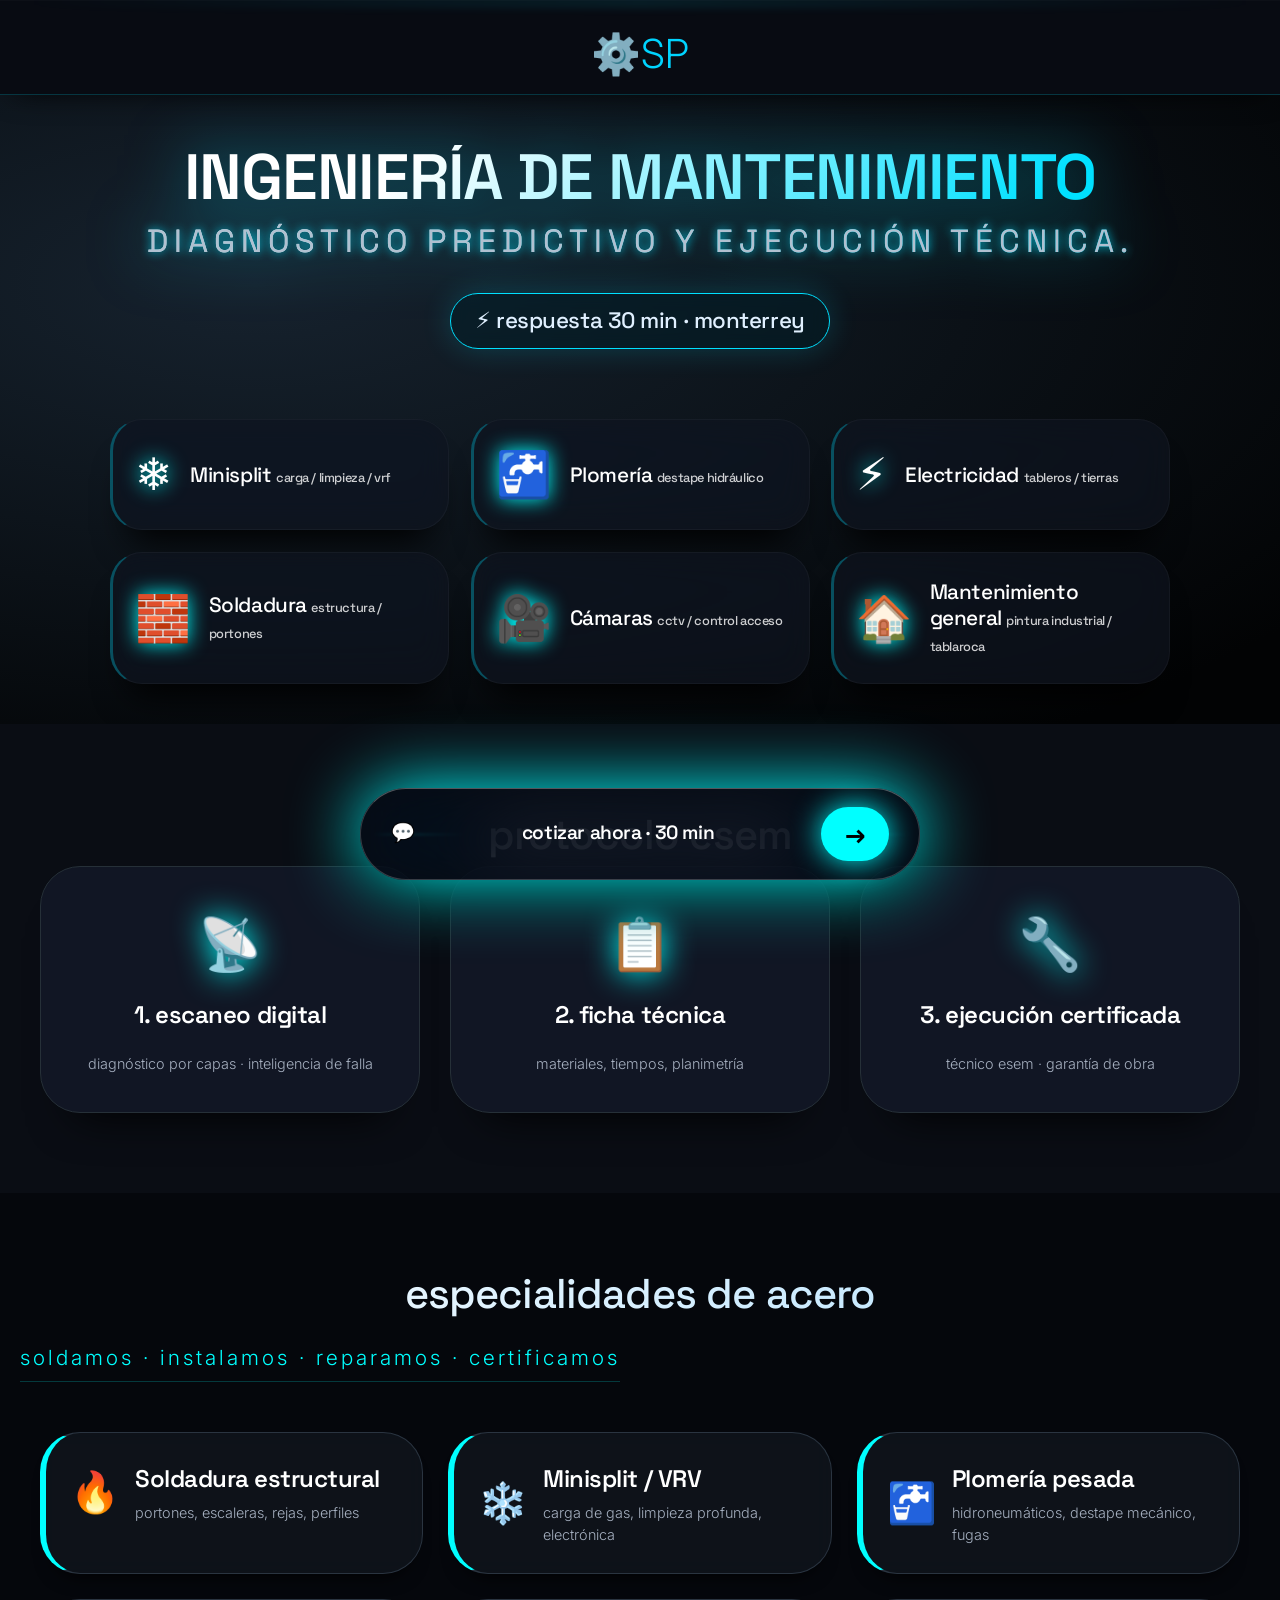
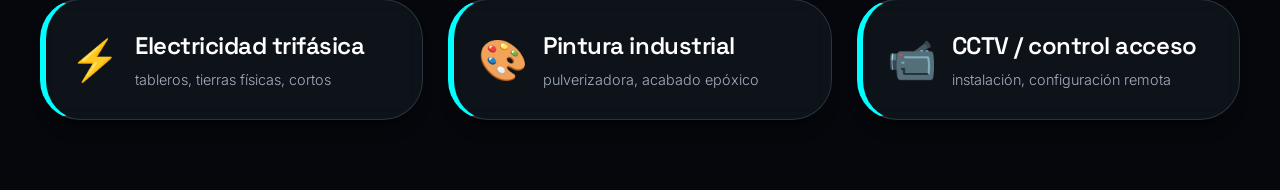
==== index.html @ 8f19a925 "Update index.html" ====
<!DOCTYPE html>
<html lang="es">
<head>
  <meta charset="UTF-8">
  <meta name="viewport" content="width=device-width, initial-scale=1.0, maximum-scale=1.0, user-scalable=yes">
  <title>Multiservicios SP · ingeniería de mantenimiento</title>
  <link rel="preconnect" href="https://fonts.googleapis.com">
  <link rel="preconnect" href="https://fonts.gstatic.com" crossorigin>
  <link href="https://fonts.googleapis.com/css2?family=Inter:opsz,wght@14..32,300;14..32,500;14..32,700&family=Space+Grotesk:wght@400;500;600&display=swap" rel="stylesheet">
  <link rel="stylesheet" href="https://cdnjs.cloudflare.com/ajax/libs/font-awesome/6.4.0/css/all.min.css">
  <style>
    * {
      margin: 0;
      padding: 0;
      box-sizing: border-box;
    }

    :root {
      --black-hole: #030405;
      --steel-abs: #12141c;
      --steel-dark: #1c1f2c;
      --steel-mid: #2b3040;
      --cyan-exothermic: #00e0ff;
      --cyan-deep: #0077be;
      --cyan-glow: 0 0 20px rgba(0, 224, 255, 0.65);
      --glass-edge: rgba(255, 255, 255, 0.04);
      --text-primary: #f0f3f8;
      --text-secondary: #a6b0c0;
      --whatsapp-solid: #25d366;
      --whatsapp-dim: #128c7e;
      --panel-bg: rgba(6, 8, 14, 0.85);
      --scanner-line: rgba(0, 224, 255, 0.25);
      --font-display: 'Space Grotesk', 'Inter', system-ui, sans-serif;
      --font-body: 'Inter', 'Segoe UI', sans-serif;
    }

    body {
      background: var(--black-hole);
      color: var(--text-primary);
      font-family: var(--font-body);
      font-weight: 300;
      line-height: 1.5;
      overflow-x: hidden;
    }

    h1, h2, h3, .hero p, .service-btn, .modal-title, .trust-title, .section-title, .protocol-step h3, .sticky-cta {
      font-family: var(--font-display);
      font-weight: 500;
      letter-spacing: -0.02em;
    }

    body::after {
      content: '';
      position: fixed;
      top: 0;
      left: 0;
      width: 100%;
      height: 4px;
      background: linear-gradient(90deg, transparent, var(--cyan-exothermic), transparent);
      filter: blur(6px);
      opacity: 0.3;
      z-index: 9999;
      animation: scanMotion 8s ease-in-out infinite;
      pointer-events: none;
    }

    @keyframes scanMotion {
      0% { top: -10px; opacity: 0.1; }
      10% { top: 10%; opacity: 0.4; }
      20% { top: 30%; opacity: 0.4; }
      30% { top: 50%; opacity: 0.6; }
      40% { top: 70%; opacity: 0.4; }
      50% { top: 90%; opacity: 0.3; }
      60% { top: 70%; opacity: 0.2; }
      70% { top: 50%; opacity: 0.3; }
      80% { top: 30%; opacity: 0.2; }
      90% { top: 10%; opacity: 0.2; }
      100% { top: -10px; opacity: 0.1; }
    }

    .header {
      padding: 24px 20px 10px;
      text-align: center;
      background: #080b12;
      border-bottom: 1px solid rgba(0, 224, 255, 0.2);
      box-shadow: 0 10px 30px -15px #000, inset 0 1px 0 rgba(255,255,255,0.02);
      position: relative;
      z-index: 5;
    }

    .logo {
      width: 150px;
      height: auto;
      filter: drop-shadow(0 0 18px var(--cyan-exothermic)) brightness(1.4) contrast(1.1);
      transition: filter 0.4s, transform 0.2s;
    }

    .logo:hover {
      filter: drop-shadow(0 0 32px #fff) drop-shadow(0 0 20px var(--cyan-exothermic)) brightness(1.6);
      transform: scale(1.02);
    }

    .hero {
      padding: 50px 20px 40px;
      text-align: center;
      background: radial-gradient(ellipse at 20% 30%, #16222e, #020304 90%);
      position: relative;
      isolation: isolate;
    }

    .hero h1 {
      font-size: clamp(2.4rem, 10vw, 4rem);
      font-weight: 600;
      line-height: 1.0;
      text-transform: uppercase;
      color: #ffffff;
      text-wrap: balance;
      background: linear-gradient(135deg, #fff 30%, var(--cyan-exothermic) 80%);
      -webkit-background-clip: text;
      -webkit-text-fill-color: transparent;
      background-clip: text;
      filter: drop-shadow(0 0 30px rgba(0,224,255,0.5));
    }

    .hero h1 span {
      display: block;
      font-size: 0.5em;
      font-weight: 400;
      letter-spacing: 6px;
      color: var(--text-secondary);
      background: none;
      -webkit-text-fill-color: #b0c0d0;
      text-shadow: 0 0 10px var(--cyan-exothermic);
      margin-top: 16px;
    }

    .hero p {
      font-size: 1.4rem;
      margin: 36px 0 20px;
      display: inline-flex;
      align-items: center;
      gap: 10px;
      background: rgba(0,30,40,0.5);
      padding: 10px 24px;
      border-radius: 60px;
      border: 1px solid var(--cyan-exothermic);
      box-shadow: 0 0 30px rgba(0,224,255,0.2);
      backdrop-filter: blur(8px);
      color: #e0f0ff;
    }

    .services-grid {
      display: grid;
      grid-template-columns: repeat(auto-fit, minmax(280px, 1fr));
      gap: 22px;
      max-width: 1100px;
      margin: 50px auto 0;
      padding: 0 20px;
    }

    .service-btn {
      background: rgba(16, 20, 30, 0.7);
      backdrop-filter: blur(16px) saturate(200%);
      -webkit-backdrop-filter: blur(16px) saturate(200%);
      border: 1px solid var(--glass-edge);
      border-left: 3px solid rgba(0,224,255,0.3);
      padding: 26px 22px;
      border-radius: 32px;
      color: white;
      font-size: 1.3rem;
      font-weight: 500;
      cursor: pointer;
      transition: all 0.35s cubic-bezier(0.22, 0.97, 0.3, 1.1);
      position: relative;
      overflow: hidden;
      text-align: left;
      display: flex;
      align-items: center;
      gap: 18px;
      box-shadow: 0 30px 35px -20px #000, 0 0 0 1px rgba(0,224,255,0) inset;
      transform: perspective(800px) rotateX(0deg) rotateY(0deg) scale(1);
      z-index: 2;
    }

    .service-btn::before {
      content: '';
      position: absolute;
      top: 0;
      left: -150%;
      width: 100%;
      height: 100%;
      background: linear-gradient(90deg, transparent, rgba(255,255,255,0.06), transparent);
      transform: skewX(-20deg);
      transition: left 0.6s;
      pointer-events: none;
    }

    .service-btn:hover::before {
      left: 150%;
    }

    .service-btn::after {
      content: '';
      position: absolute;
      bottom: 0;
      left: 0;
      width: 100%;
      height: 2px;
      background: linear-gradient(90deg, transparent, var(--cyan-exothermic), transparent);
      filter: blur(4px);
      opacity: 0;
      transition: opacity 0.3s;
    }

    .service-btn:hover::after {
      opacity: 0.8;
      animation: scanPulse 2s infinite;
    }

    @keyframes scanPulse {
      0% { opacity: 0.4; bottom: 0; }
      50% { opacity: 1; bottom: 5px; }
      100% { opacity: 0.4; bottom: 0; }
    }

    .service-btn:hover {
      transform: perspective(800px) rotateX(1.5deg) rotateY(-0.8deg) scale(1.03) translateY(-6px);
      border-left: 3px solid var(--cyan-exothermic);
      box-shadow: 0 30px 40px -15px black, 0 0 40px var(--cyan-exothermic);
      background: rgba(28, 34, 48, 0.9);
    }

    .service-icon {
      font-size: 2.8rem;
      filter: drop-shadow(0 0 10px cyan);
    }

    .service-btn small {
      font-size: 0.8rem;
      opacity: 0.8;
    }

    .services-detail {
      padding: 70px 20px;
      background: #05070c;
    }
    
    .section-title {
      font-size: 2.6rem;
      text-align: center;
      background: linear-gradient(135deg, #fff, #b0e0ff);
      -webkit-background-clip: text;
      -webkit-text-fill-color: transparent;
      margin-bottom: 1rem;
    }
    
    .section-subtitle {
      text-align: center;
      color: cyan;
      font-size: 1.3rem;
      letter-spacing: 3px;
      margin-bottom: 50px;
      border-bottom: 1px solid rgba(0,255,255,0.2);
      display: inline-block;
      padding-bottom: 8px;
      width: auto;
      margin-left: auto;
      margin-right: auto;
    }

    .services-list {
      max-width: 1200px;
      margin: 0 auto;
      display: grid;
      grid-template-columns: repeat(auto-fit, minmax(300px, 1fr));
      gap: 25px;
    }

    .service-card {
      background: rgba(20,28,36,0.6);
      backdrop-filter: blur(10px);
      border: 1px solid #2a3440;
      border-left: 6px solid cyan;
      border-radius: 40px;
      padding: 0;
      transition: all 0.3s ease;
      box-shadow: 0 15px 20px -15px #000;
      overflow: hidden;
      cursor: pointer;
    }
    
    .service-card.expanded {
      background: rgba(25, 35, 45, 0.9);
      border-left: 8px solid var(--cyan-exothermic);
      box-shadow: 0 0 40px rgba(0,224,255,0.2);
    }

    .card-header {
      padding: 28px 24px;
      display: flex;
      align-items: center;
      gap: 15px;
    }
    
    .card-header .service-item-icon {
      font-size: 2.5rem;
      min-width: 50px;
      text-align: center;
    }
    
    .card-header h3 {
      font-size: 1.5rem;
      font-weight: 600;
      color: white;
    }
    
    .card-header p {
      color: #a6b0c0;
      font-size: 0.9rem;
      margin-top: 5px;
    }

    .technical-layer {
      max-height: 0;
      opacity: 0;
      overflow: hidden;
      transition: max-height 0.5s cubic-bezier(0.4, 0, 0.2, 1), opacity 0.3s ease, padding 0.3s;
      padding: 0 24px;
      background: rgba(0,0,0,0.2);
    }
    
    .service-card.expanded .technical-layer {
      max-height: 300px;
      opacity: 1;
      padding: 0 24px 24px 24px;
    }

    .subservice-chip {
      background: rgba(0,224,255,0.08);
      border: 1px solid rgba(0,224,255,0.2);
      border-radius: 40px;
      padding: 0.5rem 1.2rem;
      font-size: 0.9rem;
      color: #cce0ff;
      transition: 0.15s;
      display: inline-block;
      margin-right: 8px;
      margin-bottom: 8px;
    }
    
    .subservice-chip:hover {
      background: rgba(0,224,255,0.15);
      border-color: var(--cyan-exothermic);
      color: white;
    }

    .card-cta {
      background: transparent;
      border: 1px solid var(--cyan-exothermic);
      color: var(--cyan-exothermic);
      padding: 12px 20px;
      border-radius: 40px;
      font-weight: 600;
      font-size: 1rem;
      transition: all 0.2s;
      cursor: pointer;
      display: inline-flex;
      align-items: center;
      gap: 10px;
      margin-top: 15px;
      width: 100%;
      justify-content: center;
    }
    
    .card-cta:hover {
      background: var(--cyan-exothermic);
      color: #050505;
      box-shadow: 0 0 30px var(--cyan-exothermic);
    }

    .trust-section {
      padding: 80px 20px;
      background: #0a0d14;
      position: relative;
    }

    .trust-title {
      font-size: 2.6rem;
      font-weight: 550;
      display: flex;
      align-items: center;
      justify-content: center;
      gap: 24px;
      color: white;
    }
    .trust-title:before, .trust-title:after {
      content: '';
      height: 3px;
      width: 90px;
      background: linear-gradient(90deg, transparent, cyan, transparent);
      filter: blur(1px);
    }

    .protocol-grid {
      display: flex;
      flex-wrap: wrap;
      justify-content: center;
      gap: 30px;
      max-width: 1200px;
      margin: 0 auto;
    }
    .protocol-step {
      background: #111624;
      border: 1px solid #263038;
      border-radius: 40px;
      padding: 38px 28px;
      flex: 1 1 260px;
      backdrop-filter: blur(10px);
      transition: 0.3s;
      box-shadow: 0 35px 45px -35px black, 0 0 0 1px rgba(0,224,255,0) inset;
      position: relative;
      text-align: center;
    }
    .protocol-step:hover {
      border-color: cyan;
      box-shadow: 0 0 50px rgba(0,224,255,0.2), 0 25px 30px -20px black;
      transform: translateY(-8px);
    }
    .step-icon { font-size: 3.2rem; filter: drop-shadow(0 0 16px cyan); }

    .modal-overlay {
      display: none;
      position: fixed;
      inset: 0;
      background: rgba(0,0,0,0.85);
      backdrop-filter: blur(24px) saturate(250%);
      -webkit-backdrop-filter: blur(24px) saturate(250%);
      z-index: 3000;
      justify-content: center;
      align-items: center;
      padding: 16px;
    }

    .modal-content {
      background: rgba(8, 12, 22, 0.75);
      backdrop-filter: blur(30px);
      -webkit-backdrop-filter: blur(30px);
      border: 1px solid rgba(255,255,255,0.1);
      border-top: 1px solid rgba(255,255,255,0.2);
      border-radius: 48px;
      padding: 36px 32px;
      max-width: 640px;
      width: 100%;
      box-shadow: 0 0 100px rgba(0,224,255,0.3), 0 30px 50px #000;
      animation: sapphireRise 0.5s ease;
      position: relative;
    }

    @keyframes sapphireRise {
      0% { opacity: 0; transform: scale(0.96) translateY(20px); backdrop-filter: blur(0); }
      100% { opacity: 1; transform: scale(1) translateY(0); backdrop-filter: blur(30px); }
    }

    .close-modal {
      position: absolute;
      top: 28px; right: 32px;
      font-size: 2.4rem;
      color: #a0b0c0;
      cursor: pointer;
      transition: 0.2s;
      line-height: 1;
    }
    .close-modal:hover { color: white; text-shadow: 0 0 30px cyan; transform: rotate(90deg); }

    .modal-title {
      color: white;
      font-size: 2.2rem;
      font-weight: 500;
      display: flex;
      align-items: center;
      gap: 16px;
      border-bottom: 2px solid rgba(0,224,255,0.4);
      padding-bottom: 24px;
      margin-bottom: 24px;
      text-transform: uppercase;
      letter-spacing: -1px;
    }

    #modalIcon { font-size: 2.6rem; filter: drop-shadow(0 0 12px cyan); }

    .question-label {
      text-transform: uppercase;
      font-weight: 500;
      letter-spacing: 1px;
      color: #aaf0ff;
      border-left: 5px solid var(--cyan-exothermic);
      padding-left: 16px;
      margin-bottom: 16px;
    }

    .options-grid {
      display: grid;
      grid-template-columns: repeat(auto-fit, minmax(140px, 1fr));
      gap: 10px;
    }

    .option-btn {
      background: #1a1e2c;
      border: 1px solid #2f3a4a;
      border-radius: 40px;
      padding: 16px 12px;
      font-weight: 400;
      transition: all 0.15s;
      color: #d0e0f0;
      cursor: pointer;
      text-align: center;
    }
    .option-btn:hover {
      border-color: cyan;
      background: #1f2b3c;
      box-shadow: 0 0 22px cyan;
    }
    .option-btn.selected {
      background: cyan;
      color: #050505;
      font-weight: 600;
      box-shadow: 0 0 35px cyan;
      border-color: white;
    }

    .modal-nav {
      display: flex;
      justify-content: space-between;
      align-items: center;
      margin-top: 28px;
      gap: 10px;
    }

    .nav-btn {
      background: transparent;
      border: 1px solid rgba(255,255,255,0.2);
      color: white;
      padding: 12px 24px;
      border-radius: 40px;
      font-weight: 600;
      cursor: pointer;
      transition: all 0.2s;
      display: flex;
      align-items: center;
      gap: 8px;
    }
    .nav-btn:hover:not(:disabled) {
      border-color: var(--cyan-exothermic);
      box-shadow: 0 0 20px cyan;
    }
    .nav-btn:disabled {
      opacity: 0.3;
      cursor: not-allowed;
    }

    .whatsapp-btn {
      background: #1c2a28;
      border: 1px solid var(--whatsapp-solid);
      border-radius: 60px;
      padding: 16px 24px;
      font-size: 1.2rem;
      font-weight: 600;
      transition: 0.2s;
      box-shadow: 0 10px 25px -5px #000;
      cursor: pointer;
      color: white;
      width: 100%;
      margin-top: 20px;
    }
    .whatsapp-btn:not(:disabled) {
      background: linear-gradient(145deg, #075e54, #128c7e);
      box-shadow: 0 0 35px #25d366, 0 10px 20px black;
    }
    .whatsapp-btn:not(:disabled):hover { transform: scale(1.02); background: #1bbd7a; }
    .whatsapp-btn:disabled { opacity: 0.4; cursor: not-allowed; }

    .sticky-cta {
      position: fixed;
      bottom: 20px;
      left: 20px;
      right: 20px;
      max-width: 560px;
      margin: 0 auto;
      background: rgba(6, 12, 20, 0.7);
      backdrop-filter: blur(35px) saturate(300%);
      -webkit-backdrop-filter: blur(35px);
      border: 1px solid rgba(255,255,255,0.2);
      border-top: 1px solid rgba(255,255,255,0.3);
      border-radius: 80px;
      padding: 18px 30px;
      display: flex;
      align-items: center;
      justify-content: space-between;
      box-shadow: 0 0 70px cyan, 0 20px 40px black;
      z-index: 2000;
      color: white;
      font-size: 1.2rem;
      font-weight: 600;
      cursor: pointer;
      transition: 0.25s;
    }
    .sticky-cta:hover {
      border-color: white;
      box-shadow: 0 0 100px cyan, 0 25px 45px black;
      transform: scale(1.02);
    }
    .sticky-cta span:last-child {
      background: cyan;
      color: #000;
      padding: 8px 24px;
      border-radius: 60px;
      font-size: 1.6rem;
      font-weight: 700;
      box-shadow: 0 0 30px cyan;
    }

    @media (max-width: 600px) {
      .modal-content { padding: 26px 18px; }
      .options-grid { grid-template-columns: 1fr; }
      .sticky-cta { padding: 12px 18px; }
      .sticky-cta span:last-child { padding: 5px 16px; }
      .service-card .card-header { flex-direction: column; text-align: center; }
    }
  </style>
</head>
<body>
  <header class="header">
    <img src="https://raw.githubusercontent.com/jesusvilla091921-create/multiservicios-sp/main/logo.png" alt="Multiservicios SP" class="logo" onerror="this.style.display='none'; this.nextElementSibling.style.display='inline';" />
    <span style="display:none; font-size:2.5rem; color:#00d4ff;">⚙️SP</span>
  </header>

  <section class="hero">
    <h1>INGENIERÍA DE MANTENIMIENTO<br><span>Diagnóstico predictivo y ejecución técnica.</span></h1>
    <p>⚡ respuesta 30 min · monterrey</p>
    <div class="services-grid">
      <button class="service-btn" onclick="openModal('minisplit')"><span class="service-icon">❄️</span><div>Minisplit <small>carga / limpieza / vrf</small></div></button>
      <button class="service-btn" onclick="openModal('plomeria')"><span class="service-icon">🚰</span><div>Plomería <small>destape hidráulico</small></div></button>
      <button class="service-btn" onclick="openModal('electricidad')"><span class="service-icon">⚡</span><div>Electricidad <small>tableros / tierras</small></div></button>
      <button class="service-btn" onclick="openModal('soldadura')"><span class="service-icon">🧱</span><div>Soldadura <small>estructura / portones</small></div></button>
      <button class="service-btn" onclick="openModal('camaras')"><span class="service-icon">🎥</span><div>Cámaras <small>cctv / control acceso</small></div></button>
      <button class="service-btn" onclick="openModal('general')"><span class="service-icon">🏠</span><div>Mantenimiento general <small>pintura industrial / tablaroca</small></div></button>
    </div>
  </section>

  <section class="trust-section">
    <h2 class="trust-title">protocolo esem</h2>
    <div class="protocol-grid">
      <div class="protocol-step service-card" id="protocol1" onclick="toggleCard('protocol1')">
        <div class="card-header" style="padding:0; flex-direction:column;">
          <span class="step-icon">📡</span>
          <h3>1. escaneo digital</h3>
          <p>diagnóstico por capas · inteligencia de falla</p>
        </div>
        <div class="technical-layer" onclick="event.stopPropagation()">
          <div style="padding:15px 0;">
            <p class="text-sp-gray">Análisis con termografía, ultrasonido y vibraciones. Detección de fallas incipientes.</p>
            <button class="card-cta" onclick="openModal('general'); event.stopPropagation();">
              <i class="fa-regular fa-clipboard"></i> SOLICITAR ESCANEO
            </button>
          </div>
        </div>
      </div>
      
      <div class="protocol-step service-card" id="protocol2" onclick="toggleCard('protocol2')">
        <div class="card-header" style="padding:0; flex-direction:column;">
          <span class="step-icon">📋</span>
          <h3>2. ficha técnica</h3>
          <p>materiales, tiempos, planimetría</p>
        </div>
        <div class="technical-layer" onclick="event.stopPropagation()">
          <div style="padding:15px 0;">
            <p class="text-sp-gray">Documento con alcance, especificaciones, normas aplicables y cronograma.</p>
            <button class="card-cta" onclick="openModal('general'); event.stopPropagation();">
              <i class="fa-regular fa-file-lines"></i> VER FORMATO
            </button>
          </div>
        </div>
      </div>
      
      <div class="protocol-step service-card" id="protocol3" onclick="toggleCard('protocol3')">
        <div class="card-header" style="padding:0; flex-direction:column;">
          <span class="step-icon">🔧</span>
          <h3>3. ejecución certificada</h3>
          <p>técnico esem · garantía de obra</p>
        </div>
        <div class="technical-layer" onclick="event.stopPropagation()">
          <div style="padding:15px 0;">
            <p class="text-sp-gray">Personal con certificación ESEM. Garantía de 12 meses en todos los trabajos.</p>
            <button class="card-cta" onclick="openModal('general'); event.stopPropagation();">
              <i class="fa-regular fa-certificate"></i> VER CERTIFICACIONES
            </button>
          </div>
        </div>
      </div>
    </div>
  </section>

  <section class="services-detail">
    <h2 class="section-title">especialidades de acero</h2>
    <div class="section-subtitle">soldamos · instalamos · reparamos · certificamos</div>
    
    <div class="services-list">
      <div class="service-card" id="card-soldadura" onclick="toggleCard('card-soldadura')">
        <div class="card-header">
          <span class="service-item-icon">🔥</span>
          <div>
            <h3>Soldadura estructural</h3>
            <p>portones, escaleras, rejas, perfiles</p>
          </div>
        </div>
        <div class="technical-layer" onclick="event.stopPropagation()">
          <div>
            <span class="subservice-chip">TIG / MIG</span>
            <span class="subservice-chip">Acero inoxidable</span>
            <span class="subservice-chip">Herrería residencial</span>
            <button class="card-cta" onclick="openModal('soldadura'); event.stopPropagation();">
              <i class="fa-regular fa-clipboard"></i> COTIZAR SOLDADURA
            </button>
          </div>
        </div>
      </div>

      <div class="service-card" id="card-minisplit" onclick="toggleCard('card-minisplit')">
        <div class="card-header">
          <span class="service-item-icon">❄️</span>
          <div>
            <h3>Minisplit / VRV</h3>
            <p>carga de gas, limpieza profunda, electrónica</p>
          </div>
        </div>
        <div class="technical-layer" onclick="event.stopPropagation()">
          <div>
            <span class="subservice-chip">R410A / R32</span>
            <span class="subservice-chip">Lavado químico</span>
            <span class="subservice-chip">Reparación de tarjetas</span>
            <button class="card-cta" onclick="openModal('minisplit'); event.stopPropagation();">
              <i class="fa-regular fa-snowflake"></i> DIAGNOSTICAR CLIMA
            </button>
          </div>
        </div>
      </div>

      <div class="service-card" id="card-plomeria" onclick="toggleCard('card-plomeria')">
        <div class="card-header">
          <span class="service-item-icon">🚰</span>
          <div>
            <h3>Plomería pesada</h3>
            <p>hidroneumáticos, destape mecánico, fugas</p>
          </div>
        </div>
        <div class="technical-layer" onclick="event.stopPropagation()">
          <div>
            <span class="subservice-chip">Destape con máquina</span>
            <span class="subservice-chip">Fugas ocultas</span>
            <span class="subservice-chip">Bombas hidroneumáticas</span>
            <button class="card-cta" onclick="openModal('plomeria'); event.stopPropagation();">
              <i class="fa-regular fa-faucet-drip"></i> REVISAR PLOMERÍA
            </button>
          </div>
        </div>
      </div>

      <div class="service-card" id="card-electrica" onclick="toggleCard('card-electrica')">
        <div class="card-header">
          <span class="service-item-icon">⚡</span>
          <div>
            <h3>Electricidad trifásica</h3>
            <p>tableros, tierras físicas, cortos</p>
          </div>
        </div>
        <div class="technical-layer" onclick="event.stopPropagation()">
          <div>
            <span class="subservice-chip">Tableros generales</span>
            <span class="subservice-chip">Tierras físicas</span>
            <span class="subservice-chip">Análisis termográfico</span>
            <button class="card-cta" onclick="openModal('electricidad'); event.stopPropagation();">
              <i class="fa-regular fa-bolt"></i> DIAGNOSTICAR ELECTRICIDAD
            </button>
          </div>
        </div>
      </div>

      <div class="service-card" id="card-pintura" onclick="toggleCard('card-pintura')">
        <div class="card-header">
          <span class="service-item-icon">🎨</span>
          <div>
            <h3>Pintura industrial</h3>
            <p>pulverizadora, acabado epóxico</p>
          </div>
        </div>
        <div class="technical-layer" onclick="event.stopPropagation()">
          <div>
            <span class="subservice-chip">Airless</span>
            <span class="subservice-chip">Epóxico / Esmalte</span>
            <span class="subservice-chip">Texturizados</span>
            <button class="card-cta" onclick="openModal('general'); event.stopPropagation();">
              <i class="fa-regular fa-paint-roller"></i> COTIZAR PINTURA
            </button>
          </div>
        </div>
      </div>

      <div class="service-card" id="card-cctv" onclick="toggleCard('card-cctv')">
        <div class="card-header">
          <span class="service-item-icon">📹</span>
          <div>
            <h3>CCTV / control acceso</h3>
            <p>instalación, configuración remota</p>
          </div>
        </div>
        <div class="technical-layer" onclick="event.stopPropagation()">
          <div>
            <span class="subservice-chip">Cámaras IP</span>
            <span class="subservice-chip">NVR / DVR</span>
            <span class="subservice-chip">Control de acceso</span>
            <button class="card-cta" onclick="openModal('camaras'); event.stopPropagation();">
              <i class="fa-regular fa-video"></i> INSTALAR CCTV
            </button>
          </div>
        </div>
      </div>
    </div>
  </section>

  <div id="diagnosticModal" class="modal-overlay" onclick="closeModal(event)">
    <div class="modal-content" onclick="event.stopPropagation()">
      <span class="close-modal" onclick="closeModal()">&times;</span>
      <h2 class="modal-title"><span id="modalIcon">🔧</span><span id="modalServiceName">servicio</span></h2>
      
      <div id="questionsContainer"></div>
      
      <div class="modal-nav">
        <button class="nav-btn" id="prevBtn" onclick="previousStep()" disabled>
          <i class="fas fa-arrow-left"></i> Anterior
        </button>
        <div class="text-cyan-400 font-bold" id="stepIndicator">Paso 1 / 7</div>
        <button class="nav-btn" id="nextBtn" onclick="nextStep()">
          Siguiente <i class="fas fa-arrow-right"></i>
        </button>
      </div>
      
      <button class="whatsapp-btn" id="whatsappBtn" onclick="sendToWhatsApp()" disabled style="display: none;">
        <span>📱</span><span>enviar ficha técnica a WhatsApp</span>
      </button>
    </div>
  </div>

  <div class="sticky-cta" onclick="openModal('general')">
    <span>💬</span>
    <span>cotizar ahora · 30 min</span>
    <span>→</span>
  </div>

  <script>
    const APPS_SCRIPT_URL = 'https://script.google.com/macros/s/AKfycbw3gsVoIssTXIRKqAlEjwY_HkHuBXH-j1RtmFUo8WHnY_9PdNeenYHMpvcjYtaNw-_9/exec'; // ← REEMPLAZAR con tu URL de Apps Script
    
    const serviceConfig = {
      minisplit: { name: "minisplit · climatización", icon: "❄️", questions: [
        { id: "p1", label: "síntoma principal", options: ["no enfría", "ruido anómalo", "gotea agua", "no enciende", "hielo en tubería", "mantenimiento preventivo"] },
        { id: "p2", label: "ubicación del equipo", options: ["casa", "oficina", "local comercial", "industria"] },
        { id: "p3", label: "urgencia", options: ["hoy (emergencia)", "mañana", "esta semana", "programar"] },
        { id: "p4", label: "cantidad de equipos", options: ["1", "2", "3-5", "+5"] }
      ]},
      plomeria: { name: "plomería / destape", icon: "🚰", questions: [
        { id: "p1", label: "problema", options: ["caño tapado", "fuga de agua", "wc tapado", "grifo gotea", "tubería rota"] },
        { id: "p2", label: "zona afectada", options: ["cocina", "baño", "patio", "exterior"] },
        { id: "p3", label: "urgencia", options: ["inundación", "hoy", "mañana", "esta semana"] }
      ]},
      electricidad: { name: "electricidad crítica", icon: "⚡", questions: [
        { id: "p1", label: "falla reportada", options: ["corto / plafones", "apagones constantes", "sin luz parcial", "instalación nueva", "tablero principal"] },
        { id: "p2", label: "tipo de inmueble", options: ["casa", "local", "bodega", "oficina"] },
        { id: "p3", label: "urgencia", options: ["sin luz ahora", "hoy", "mañana", "cotizar"] }
      ]},
      soldadura: { name: "soldadura / herrería", icon: "🧱", questions: [
        { id: "p1", label: "trabajo requerido", options: ["reparar portón", "portón nuevo", "escalera", "estructura", "rejas"] },
        { id: "p2", label: "material", options: ["hierro", "acero al carbón", "aluminio", "mixto"] },
        { id: "p3", label: "entrega", options: ["urgente (seguridad)", "2-3 días", "semana", "proyecto"] }
      ]},
      camaras: { name: "cámaras / cctv", icon: "🎥", questions: [
        { id: "p1", label: "servicio", options: ["instalación nueva", "reparar equipo", "agregar cámara", "configurar app"] },
        { id: "p2", label: "cantidad de cámaras", options: ["1-2", "3-4", "5-8", "+8"] },
        { id: "p3", label: "lugar", options: ["casa", "negocio", "bodega", "residencial"] }
      ]},
      general: { name: "mantenimiento general", icon: "🏠", questions: [
        { id: "p1", label: "rubro", options: ["pintura industrial", "tablaroca", "impermeabilizar", "tinaco/bomba", "varios"] },
        { id: "p2", label: "magnitud", options: ["1 día", "2-3 días", "semana+", "recurrente"] },
        { id: "p3", label: "inmueble", options: ["casa", "departamento", "negocio", "bodega"] },
        { id: "p4", label: "prioridad", options: ["hoy", "esta semana", "cotización"] }
      ]}
    };

    let currentService = null;
    let answers = {};
    let currentStep = 0;
    let totalSteps = 0;
    let clientData = {
      nombre: '',
      telefono: '',
      direccion: '',
      whatsapp: ''
    };

    function toggleCard(id) {
      const card = document.getElementById(id);
      if (card) {
        card.classList.toggle('expanded');
      }
    }

    function openModal(key) {
      currentService = key;
      answers = {};
      clientData = { nombre: '', telefono: '', direccion: '', whatsapp: '' };
      currentStep = 0;
      
      const cfg = serviceConfig[key];
      totalSteps = cfg.questions.length + 3; // 4 preguntas + 3 datos cliente = 7
      
      document.getElementById('modalIcon').innerText = cfg.icon;
      document.getElementById('modalServiceName').innerText = cfg.name;
      document.getElementById('stepIndicator').innerText = `Paso 1 / ${totalSteps}`;
      
      renderStep();
      
      document.getElementById('diagnosticModal').style.display = 'flex';
      document.body.style.overflow = 'hidden';
    }

    function renderStep() {
      const cfg = serviceConfig[currentService];
      const container = document.getElementById('questionsContainer');
      const whatsappBtn = document.getElementById('whatsappBtn');
      const modalNav = document.querySelector('.modal-nav');
      
      // Ocultar WhatsApp por defecto
      whatsappBtn.style.display = 'none';
      modalNav.style.display = 'flex';
      
      if (currentStep < cfg.questions.length) {
        // Paso de pregunta
        const question = cfg.questions[currentStep];
        let html = `
          <div class="question-block">
            <label class="question-label">${currentStep + 1}. ${question.label}</label>
            <div class="options-grid" id="q-${question.id}">
        `;
        
        question.options.forEach(opt => {
          const isSelected = answers[question.id] === opt;
          html += `<button class="option-btn ${isSelected ? 'selected' : ''}" onclick="selectOption('${question.id}', '${opt}', this)">${opt}</button>`;
        });
        
        html += `</div></div>`;
        container.innerHTML = html;
        
      } else if (currentStep < cfg.questions.length + 3) {
        // Pasos de datos del cliente (3 pasos)
        const dataStep = currentStep - cfg.questions.length;
        let html = '';
        
        if (dataStep === 0) {
          html = `
            <div class="question-block">
              <label class="question-label">${currentStep + 1}. Nombre completo</label>
              <input type="text" id="clientNombre" placeholder="Ej: Juan Pérez" class="input-field w-full p-4 rounded-full text-base" value="${clientData.nombre}">
            </div>`;
        } else if (dataStep === 1) {
          html = `
            <div class="question-block">
              <label class="question-label">${currentStep + 1}. Teléfono de contacto</label>
              <input type="tel" id="clientTelefono" placeholder="Ej: 8112345678" class="input-field w-full p-4 rounded-full text-base" value="${clientData.telefono}">
            </div>`;
        } else if (dataStep === 2) {
          html = `
            <div class="question-block">
              <label class="question-label">${currentStep + 1}. Dirección</label>
              <input type="text" id="clientDireccion" placeholder="Ej: Calle, colonia, ciudad" class="input-field w-full p-4 rounded-full text-base" value="${clientData.direccion}">
              <p class="text-xs text-cyan-400/70 mt-2">Opcional pero recomendado</p>
            </div>`;
        }
        
        container.innerHTML = html;
        
        // Restaurar valores si existen
        setTimeout(() => {
          if (dataStep === 0 && clientData.nombre) document.getElementById('clientNombre').value = clientData.nombre;
          if (dataStep === 1 && clientData.telefono) document.getElementById('clientTelefono').value = clientData.telefono;
          if (dataStep === 2 && clientData.direccion) document.getElementById('clientDireccion').value = clientData.direccion;
        }, 50);
        
      } else {
        // Resumen final
        showSummary();
      }
      
      updateNavButtons();
      document.getElementById('stepIndicator').innerText = `Paso ${currentStep + 1} / ${totalSteps}`;
    }

    function selectOption(qId, val, btn) {
      document.querySelectorAll(`#q-${qId} .option-btn`).forEach(b => b.classList.remove('selected'));
      btn.classList.add('selected');
      answers[qId] = val;
      updateNavButtons();
    }

    function nextStep() {
      const cfg = serviceConfig[currentService];
      
      if (currentStep < cfg.questions.length) {
        // Validar pregunta actual
        const question = cfg.questions[currentStep];
        if (!answers[question.id]) {
          alert('Por favor selecciona una opción antes de continuar.');
          return;
        }
      } else if (currentStep < cfg.questions.length + 3) {
        // Validar datos del cliente
        const dataStep = currentStep - cfg.questions.length;
        
        if (dataStep === 0) {
          const nombre = document.getElementById('clientNombre')?.value.trim();
          if (!nombre) {
            alert('El nombre es obligatorio');
            return;
          }
          clientData.nombre = nombre;
        } else if (dataStep === 1) {
          const telefono = document.getElementById('clientTelefono')?.value.trim();
          clientData.telefono = telefono; // opcional
        } else if (dataStep === 2) {
          const direccion = document.getElementById('clientDireccion')?.value.trim();
          clientData.direccion = direccion; // opcional
        }
      }
      
      if (currentStep < totalSteps - 1) {
        currentStep++;
        renderStep();
      } else {
        showSummary();
      }
    }

    function previousStep() {
      if (currentStep > 0) {
        // Guardar datos del cliente antes de retroceder
        if (currentStep >= serviceConfig[currentService].questions.length) {
          const dataStep = currentStep - serviceConfig[currentService].questions.length;
          if (dataStep === 0 && document.getElementById('clientNombre')) {
            clientData.nombre = document.getElementById('clientNombre').value;
          } else if (dataStep === 1 && document.getElementById('clientTelefono')) {
            clientData.telefono = document.getElementById('clientTelefono').value;
          } else if (dataStep === 2 && document.getElementById('clientDireccion')) {
            clientData.direccion = document.getElementById('clientDireccion').value;
          }
        }
        
        currentStep--;
        renderStep();
      }
    }

    function showSummary() {
      const cfg = serviceConfig[currentService];
      
      let summaryHtml = '<div class="question-block"><h3 class="text-xl text-white mb-4">📋 Resumen de tu solicitud</h3><div class="space-y-2 bg-black/30 p-4 rounded-2xl">';
      
      // Datos del cliente
      summaryHtml += `<div class="border-b border-cyan-500/20 pb-2 mb-2">
        <p class="text-cyan-400 font-bold">👤 DATOS DEL CLIENTE</p>
        <p class="text-white">${clientData.nombre || 'No proporcionado'}</p>
        ${clientData.telefono ? `<p class="text-sm text-gray-400">📞 ${clientData.telefono}</p>` : ''}
        ${clientData.direccion ? `<p class="text-sm text-gray-400">📍 ${clientData.direccion}</p>` : ''}
      </div>`;
      
      // Diagnóstico
      summaryHtml += `<p class="text-cyan-400 font-bold mb-2">🔧 DIAGNÓSTICO</p>`;
      cfg.questions.forEach(q => {
        summaryHtml += `<div class="flex justify-between border-b border-white/10 py-2">
          <span class="text-gray-400">${q.label}:</span>
          <span class="text-white font-bold">${answers[q.id] || '—'}</span>
        </div>`;
      });
      
      summaryHtml += '</div></div>';
      
      document.getElementById('questionsContainer').innerHTML = summaryHtml;
      document.querySelector('.modal-nav').style.display = 'none';
      
      const whatsappBtn = document.getElementById('whatsappBtn');
      whatsappBtn.style.display = 'flex';
      whatsappBtn.disabled = false;
      whatsappBtn.innerHTML = '<span>📱</span><span>enviar ficha técnica a WhatsApp</span>';
    }

    function updateNavButtons() {
      const prevBtn = document.getElementById('prevBtn');
      const nextBtn = document.getElementById('nextBtn');
      
      prevBtn.disabled = currentStep === 0;
      
      const cfg = serviceConfig[currentService];
      
      if (currentStep < cfg.questions.length) {
        // Paso de pregunta
        const question = cfg.questions[currentStep];
        const hasAnswer = answers[question.id] !== undefined;
        nextBtn.disabled = !hasAnswer;
        nextBtn.innerHTML = 'Siguiente <i class="fas fa-arrow-right"></i>';
      } else if (currentStep < cfg.questions.length + 3) {
        // Paso de datos
        nextBtn.disabled = false; // Habilitar siempre, la validación se hace en nextStep
        if (currentStep === totalSteps - 1) {
          nextBtn.innerHTML = 'Ver resumen <i class="fas fa-check"></i>';
        } else {
          nextBtn.innerHTML = 'Siguiente <i class="fas fa-arrow-right"></i>';
        }
      }
    }

    async function sendToWhatsApp() {
      const cfg = serviceConfig[currentService];
      const phone = '5218131031445'; // Número del técnico
      
      // Generar folio único
      const ahora = new Date();
      const year = ahora.getFullYear().toString().slice(-2);
      const month = (ahora.getMonth() + 1).toString().padStart(2, '0');
      const day = ahora.getDate().toString().padStart(2, '0');
      const random = Math.floor(Math.random() * 9000 + 1000);
      const folio = `COT-${year}${month}${day}-${random}`;
      
      // Construir objeto para enviar a Apps Script
      const datosParaCloud = {
        servicio: cfg.name,
        nombreCliente: clientData.nombre,
        telefono: clientData.telefono,
        direccion: clientData.direccion,
        whatsappCliente: clientData.whatsapp || clientData.telefono,
        respuestas: answers,
        folio: folio
      };
      
      // Agregar preguntas y respuestas individuales
      cfg.questions.forEach((q, index) => {
        datosParaCloud[`pregunta${index+1}`] = q.label;
        datosParaCloud[`respuesta${index+1}`] = answers[q.id] || '';
      });
      
      // Enviar a Google Sheets
      try {
        await fetch(APPS_SCRIPT_URL, {
          method: 'POST',
          mode: 'no-cors',
          headers: { 'Content-Type': 'application/json' },
          body: JSON.stringify(datosParaCloud)
        });
        console.log('✅ Datos guardados en la nube con folio:', folio);
      } catch (error) {
        console.error('Error al guardar en nube:', error);
      }
      
      // Construir ficha para WhatsApp
      let mensaje = `🔧 *NUEVA COTIZACIÓN - MULTISERVICIOS SP* 🔧\n\n`;
      mensaje += `📋 *FOLIO:* ${folio}\n`;
      mensaje += `👤 *CLIENTE:* ${clientData.nombre}\n`;
      if (clientData.telefono) mensaje += `📞 *TELÉFONO:* ${clientData.telefono}\n`;
      if (clientData.direccion) mensaje += `📍 *DIRECCIÓN:* ${clientData.direccion}\n`;
      mensaje += `🔨 *SERVICIO:* ${cfg.name}\n\n`;
      mensaje += `📊 *DIAGNÓSTICO:*\n`;
      
      cfg.questions.forEach(q => {
        mensaje += `• ${q.label}: *${answers[q.id] || '—'}*\n`;
      });
      
      mensaje += `\n⏱️ *FECHA:* ${ahora.toLocaleDateString('es-MX')}\n`;
      mensaje += `🕐 *HORA:* ${ahora.toLocaleTimeString('es-MX')}\n\n`;
      mensaje += `📌 *IMPORTANTE:* El técnico usará este folio (${folio}) para cargar tu cotización.\n`;
      mensaje += `_Espera nuestra comunicación._`;
      
      // Abrir WhatsApp
      const url = `https://wa.me/${phone}?text=${encodeURIComponent(mensaje)}`;
      window.open(url, '_blank');
      
      setTimeout(closeModal, 1000);
    }

    function closeModal(e) {
      if (e && e.target !== e.currentTarget) return;
      document.getElementById('diagnosticModal').style.display = 'none';
      document.body.style.overflow = 'auto';
      const modalNav = document.querySelector('.modal-nav');
      if (modalNav) modalNav.style.display = 'flex';
      document.getElementById('whatsappBtn').style.display = 'none';
    }

    document.addEventListener('keydown', (e) => { 
      if (e.key === 'Escape') closeModal(); 
    });
  </script>
</body>
</html>
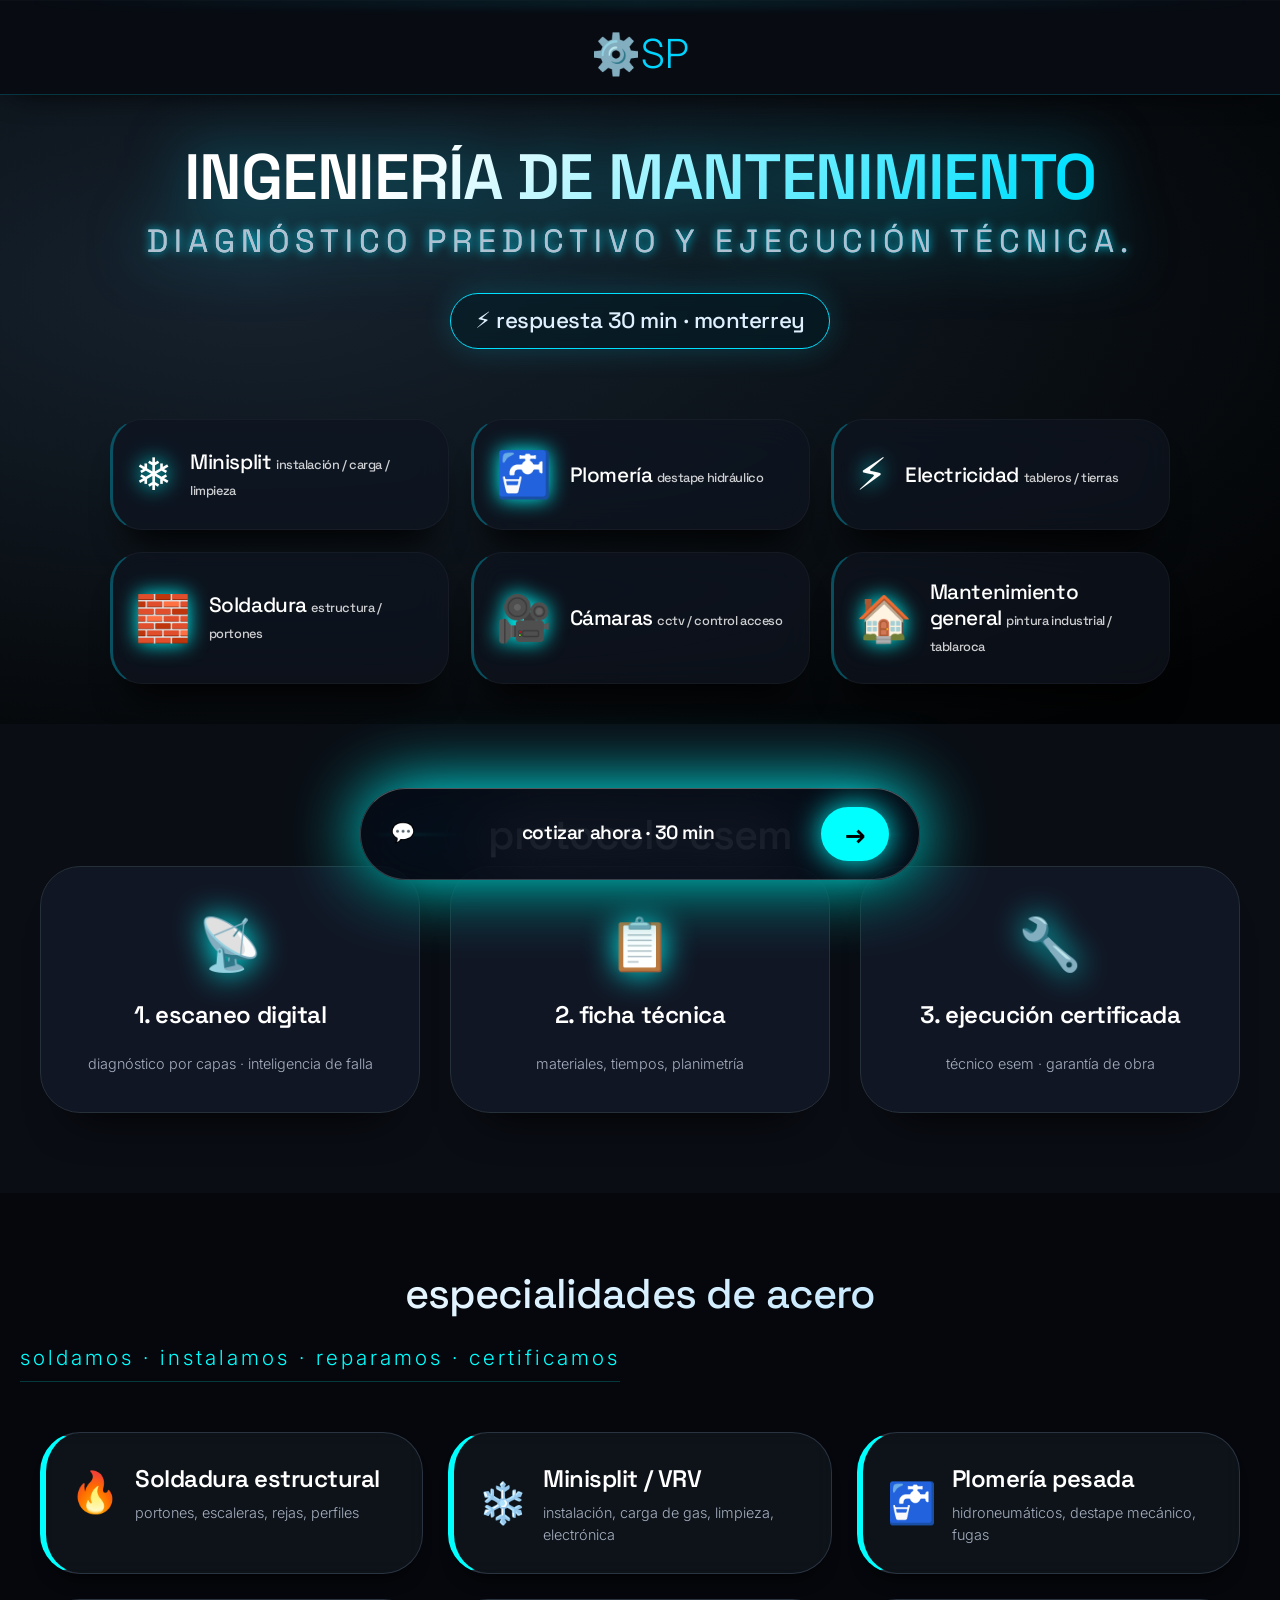
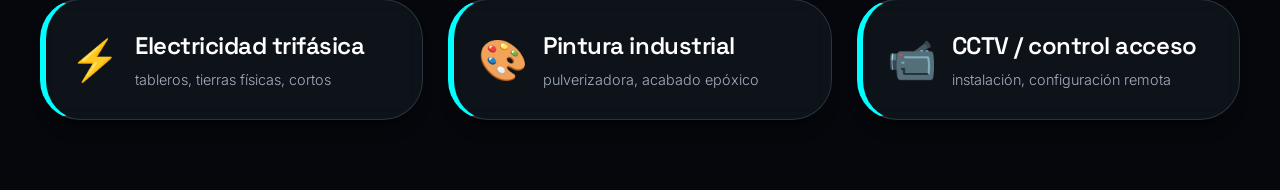
==== commit 7dfbc903: "Update index.html" ====
--- a/index.html
+++ b/index.html
@@ -638,7 +638,7 @@
     <h1>INGENIERÍA DE MANTENIMIENTO<br><span>Diagnóstico predictivo y ejecución técnica.</span></h1>
     <p>⚡ respuesta 30 min · monterrey</p>
     <div class="services-grid">
-      <button class="service-btn" onclick="openModal('minisplit')"><span class="service-icon">❄️</span><div>Minisplit <small>carga / limpieza / vrf</small></div></button>
+      <button class="service-btn" onclick="openModal('minisplit')"><span class="service-icon">❄️</span><div>Minisplit <small>instalación / carga / limpieza</small></div></button>
       <button class="service-btn" onclick="openModal('plomeria')"><span class="service-icon">🚰</span><div>Plomería <small>destape hidráulico</small></div></button>
       <button class="service-btn" onclick="openModal('electricidad')"><span class="service-icon">⚡</span><div>Electricidad <small>tableros / tierras</small></div></button>
       <button class="service-btn" onclick="openModal('soldadura')"><span class="service-icon">🧱</span><div>Soldadura <small>estructura / portones</small></div></button>
@@ -730,11 +730,12 @@
           <span class="service-item-icon">❄️</span>
           <div>
             <h3>Minisplit / VRV</h3>
-            <p>carga de gas, limpieza profunda, electrónica</p>
+            <p>instalación, carga de gas, limpieza, electrónica</p>
           </div>
         </div>
         <div class="technical-layer" onclick="event.stopPropagation()">
           <div>
+            <span class="subservice-chip">Instalación</span>
             <span class="subservice-chip">R410A / R32</span>
             <span class="subservice-chip">Lavado químico</span>
             <span class="subservice-chip">Reparación de tarjetas</span>
@@ -857,15 +858,19 @@
   </div>
 
   <script>
-    const APPS_SCRIPT_URL = 'https://script.google.com/macros/s/AKfycbw3gsVoIssTXIRKqAlEjwY_HkHuBXH-j1RtmFUo8WHnY_9PdNeenYHMpvcjYtaNw-_9/exec'; // ← REEMPLAZAR con tu URL de Apps Script
+    const APPS_SCRIPT_URL = 'https://script.google.com/macros/s/AKfycbxdvdyA4Wly7PBhJmG4HQaWJ8Fd_wXC7yzUBwj9-w8g16sXkFSRPm7-FhGVq-ld_UMc/exec';
     
     const serviceConfig = {
-      minisplit: { name: "minisplit · climatización", icon: "❄️", questions: [
-        { id: "p1", label: "síntoma principal", options: ["no enfría", "ruido anómalo", "gotea agua", "no enciende", "hielo en tubería", "mantenimiento preventivo"] },
-        { id: "p2", label: "ubicación del equipo", options: ["casa", "oficina", "local comercial", "industria"] },
-        { id: "p3", label: "urgencia", options: ["hoy (emergencia)", "mañana", "esta semana", "programar"] },
-        { id: "p4", label: "cantidad de equipos", options: ["1", "2", "3-5", "+5"] }
-      ]},
+      minisplit: { 
+        name: "minisplit · climatización", 
+        icon: "❄️", 
+        questions: [
+          { id: "p1", label: "¿Qué necesitas?", options: ["Instalación de minisplit", "Mantenimiento / Limpieza", "Reparación / Falla", "Carga de gas", "No enfría", "Ruido anómalo", "Gotea agua", "No enciende"] },
+          { id: "p2", label: "ubicación del equipo", options: ["casa", "oficina", "local comercial", "industria"] },
+          { id: "p3", label: "urgencia", options: ["hoy (emergencia)", "mañana", "esta semana", "programar"] },
+          { id: "p4", label: "cantidad de equipos", options: ["1", "2", "3-5", "+5"] }
+        ]
+      },
       plomeria: { name: "plomería / destape", icon: "🚰", questions: [
         { id: "p1", label: "problema", options: ["caño tapado", "fuga de agua", "wc tapado", "grifo gotea", "tubería rota"] },
         { id: "p2", label: "zona afectada", options: ["cocina", "baño", "patio", "exterior"] },
@@ -919,7 +924,7 @@
       currentStep = 0;
       
       const cfg = serviceConfig[key];
-      totalSteps = cfg.questions.length + 3; // 4 preguntas + 3 datos cliente = 7
+      totalSteps = cfg.questions.length + 3;
       
       document.getElementById('modalIcon').innerText = cfg.icon;
       document.getElementById('modalServiceName').innerText = cfg.name;
@@ -937,12 +942,10 @@
       const whatsappBtn = document.getElementById('whatsappBtn');
       const modalNav = document.querySelector('.modal-nav');
       
-      // Ocultar WhatsApp por defecto
       whatsappBtn.style.display = 'none';
       modalNav.style.display = 'flex';
       
       if (currentStep < cfg.questions.length) {
-        // Paso de pregunta
         const question = cfg.questions[currentStep];
         let html = `
           <div class="question-block">
@@ -959,7 +962,6 @@
         container.innerHTML = html;
         
       } else if (currentStep < cfg.questions.length + 3) {
-        // Pasos de datos del cliente (3 pasos)
         const dataStep = currentStep - cfg.questions.length;
         let html = '';
         
@@ -986,7 +988,6 @@
         
         container.innerHTML = html;
         
-        // Restaurar valores si existen
         setTimeout(() => {
           if (dataStep === 0 && clientData.nombre) document.getElementById('clientNombre').value = clientData.nombre;
           if (dataStep === 1 && clientData.telefono) document.getElementById('clientTelefono').value = clientData.telefono;
@@ -994,7 +995,6 @@
         }, 50);
         
       } else {
-        // Resumen final
         showSummary();
       }
       
@@ -1013,14 +1013,12 @@
       const cfg = serviceConfig[currentService];
       
       if (currentStep < cfg.questions.length) {
-        // Validar pregunta actual
         const question = cfg.questions[currentStep];
         if (!answers[question.id]) {
           alert('Por favor selecciona una opción antes de continuar.');
           return;
         }
       } else if (currentStep < cfg.questions.length + 3) {
-        // Validar datos del cliente
         const dataStep = currentStep - cfg.questions.length;
         
         if (dataStep === 0) {
@@ -1032,10 +1030,10 @@
           clientData.nombre = nombre;
         } else if (dataStep === 1) {
           const telefono = document.getElementById('clientTelefono')?.value.trim();
-          clientData.telefono = telefono; // opcional
+          clientData.telefono = telefono;
         } else if (dataStep === 2) {
           const direccion = document.getElementById('clientDireccion')?.value.trim();
-          clientData.direccion = direccion; // opcional
+          clientData.direccion = direccion;
         }
       }
       
@@ -1049,7 +1047,6 @@
 
     function previousStep() {
       if (currentStep > 0) {
-        // Guardar datos del cliente antes de retroceder
         if (currentStep >= serviceConfig[currentService].questions.length) {
           const dataStep = currentStep - serviceConfig[currentService].questions.length;
           if (dataStep === 0 && document.getElementById('clientNombre')) {
@@ -1071,7 +1068,6 @@
       
       let summaryHtml = '<div class="question-block"><h3 class="text-xl text-white mb-4">📋 Resumen de tu solicitud</h3><div class="space-y-2 bg-black/30 p-4 rounded-2xl">';
       
-      // Datos del cliente
       summaryHtml += `<div class="border-b border-cyan-500/20 pb-2 mb-2">
         <p class="text-cyan-400 font-bold">👤 DATOS DEL CLIENTE</p>
         <p class="text-white">${clientData.nombre || 'No proporcionado'}</p>
@@ -1079,7 +1075,6 @@
         ${clientData.direccion ? `<p class="text-sm text-gray-400">📍 ${clientData.direccion}</p>` : ''}
       </div>`;
       
-      // Diagnóstico
       summaryHtml += `<p class="text-cyan-400 font-bold mb-2">🔧 DIAGNÓSTICO</p>`;
       cfg.questions.forEach(q => {
         summaryHtml += `<div class="flex justify-between border-b border-white/10 py-2">
@@ -1108,14 +1103,12 @@
       const cfg = serviceConfig[currentService];
       
       if (currentStep < cfg.questions.length) {
-        // Paso de pregunta
         const question = cfg.questions[currentStep];
         const hasAnswer = answers[question.id] !== undefined;
         nextBtn.disabled = !hasAnswer;
         nextBtn.innerHTML = 'Siguiente <i class="fas fa-arrow-right"></i>';
       } else if (currentStep < cfg.questions.length + 3) {
-        // Paso de datos
-        nextBtn.disabled = false; // Habilitar siempre, la validación se hace en nextStep
+        nextBtn.disabled = false;
         if (currentStep === totalSteps - 1) {
           nextBtn.innerHTML = 'Ver resumen <i class="fas fa-check"></i>';
         } else {
@@ -1126,9 +1119,8 @@
 
     async function sendToWhatsApp() {
       const cfg = serviceConfig[currentService];
-      const phone = '5218131031445'; // Número del técnico
-      
-      // Generar folio único
+      const phone = '5218131031445';
+      
       const ahora = new Date();
       const year = ahora.getFullYear().toString().slice(-2);
       const month = (ahora.getMonth() + 1).toString().padStart(2, '0');
@@ -1136,7 +1128,6 @@
       const random = Math.floor(Math.random() * 9000 + 1000);
       const folio = `COT-${year}${month}${day}-${random}`;
       
-      // Construir objeto para enviar a Apps Script
       const datosParaCloud = {
         servicio: cfg.name,
         nombreCliente: clientData.nombre,
@@ -1147,13 +1138,11 @@
         folio: folio
       };
       
-      // Agregar preguntas y respuestas individuales
       cfg.questions.forEach((q, index) => {
         datosParaCloud[`pregunta${index+1}`] = q.label;
         datosParaCloud[`respuesta${index+1}`] = answers[q.id] || '';
       });
       
-      // Enviar a Google Sheets
       try {
         await fetch(APPS_SCRIPT_URL, {
           method: 'POST',
@@ -1166,7 +1155,6 @@
         console.error('Error al guardar en nube:', error);
       }
       
-      // Construir ficha para WhatsApp
       let mensaje = `🔧 *NUEVA COTIZACIÓN - MULTISERVICIOS SP* 🔧\n\n`;
       mensaje += `📋 *FOLIO:* ${folio}\n`;
       mensaje += `👤 *CLIENTE:* ${clientData.nombre}\n`;
@@ -1184,7 +1172,6 @@
       mensaje += `📌 *IMPORTANTE:* El técnico usará este folio (${folio}) para cargar tu cotización.\n`;
       mensaje += `_Espera nuestra comunicación._`;
       
-      // Abrir WhatsApp
       const url = `https://wa.me/${phone}?text=${encodeURIComponent(mensaje)}`;
       window.open(url, '_blank');
       
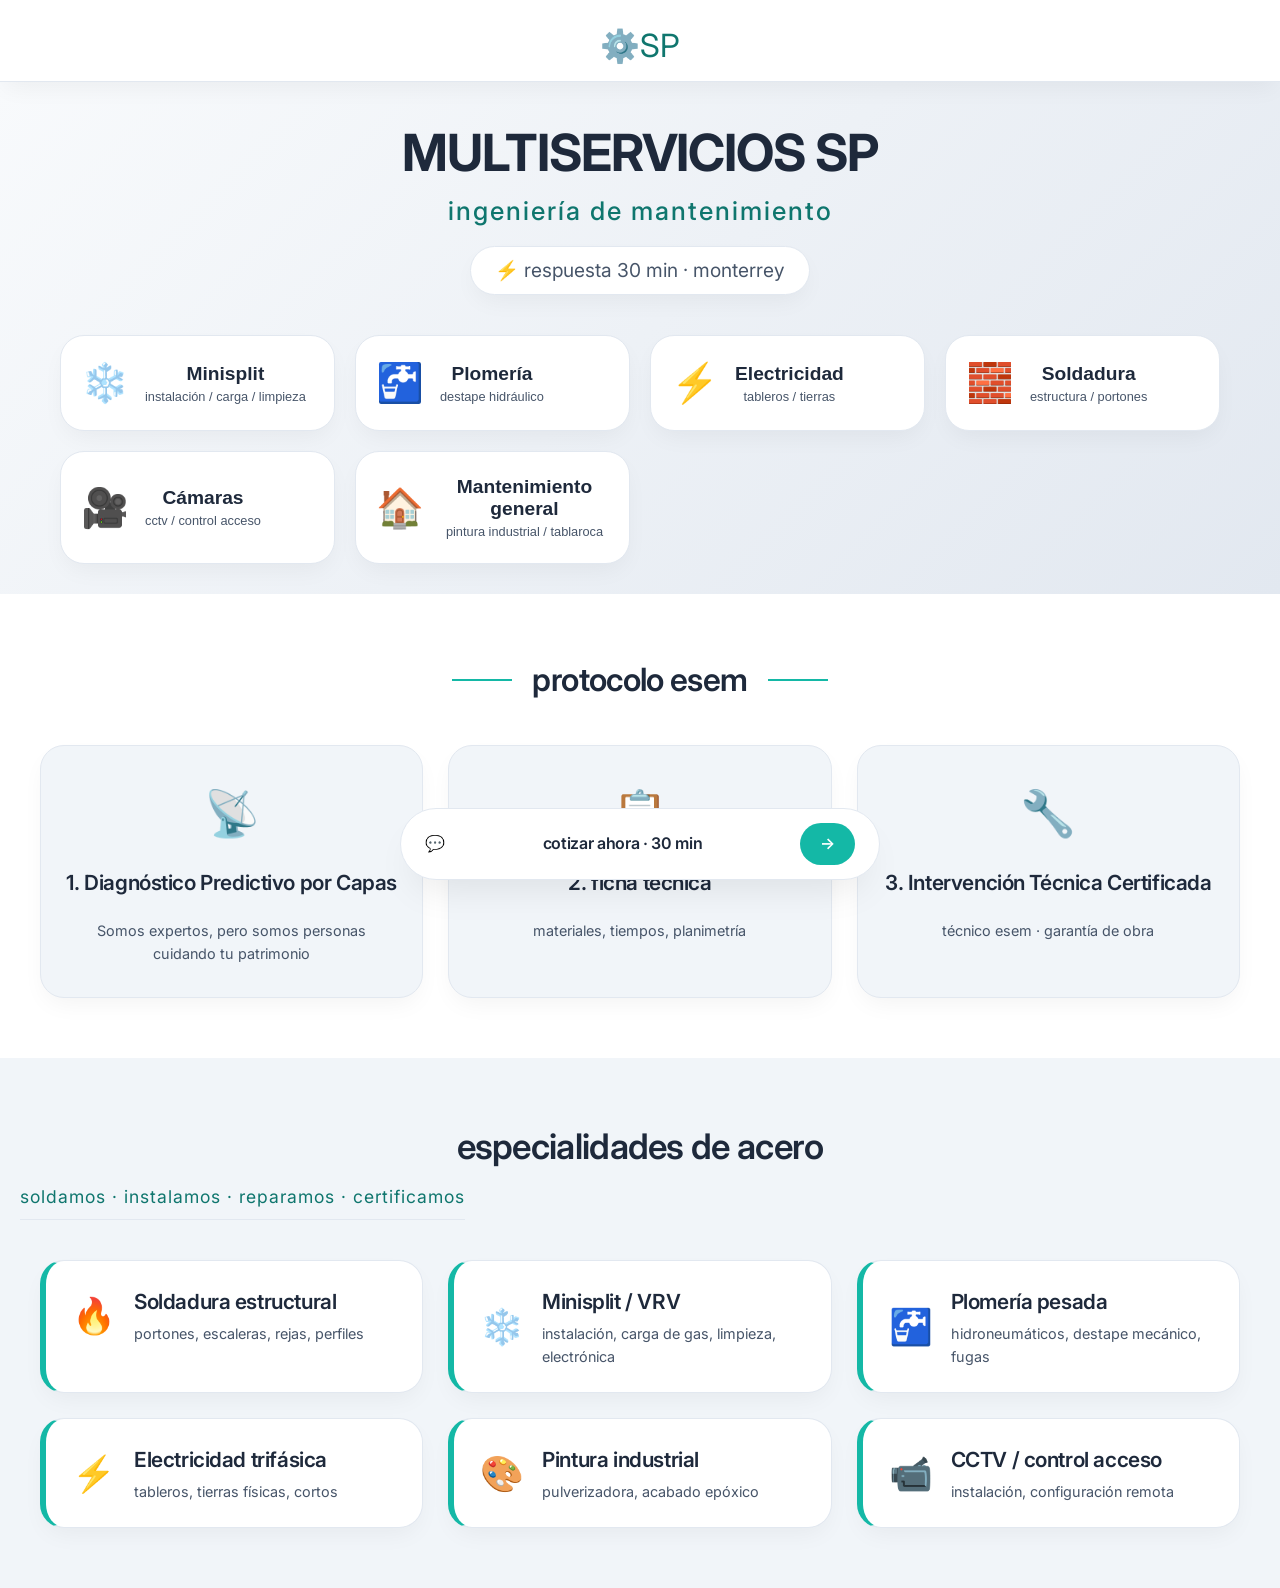
==== commit 89e629cf: "Rename index1.html to index.html" ====
--- a/index.html
+++ b/index.html
@@ -6,7 +6,7 @@
   <title>Multiservicios SP · ingeniería de mantenimiento</title>
   <link rel="preconnect" href="https://fonts.googleapis.com">
   <link rel="preconnect" href="https://fonts.gstatic.com" crossorigin>
-  <link href="https://fonts.googleapis.com/css2?family=Inter:opsz,wght@14..32,300;14..32,500;14..32,700&family=Space+Grotesk:wght@400;500;600&display=swap" rel="stylesheet">
+  <link href="https://fonts.googleapis.com/css2?family=Inter:opsz,wght@14..32,300;14..32,500;14..32,600;14..32,700&display=swap" rel="stylesheet">
   <link rel="stylesheet" href="https://cdnjs.cloudflare.com/ajax/libs/font-awesome/6.4.0/css/all.min.css">
   <style>
     * {
@@ -16,251 +16,153 @@
     }
 
     :root {
-      --black-hole: #030405;
-      --steel-abs: #12141c;
-      --steel-dark: #1c1f2c;
-      --steel-mid: #2b3040;
-      --cyan-exothermic: #00e0ff;
-      --cyan-deep: #0077be;
-      --cyan-glow: 0 0 20px rgba(0, 224, 255, 0.65);
-      --glass-edge: rgba(255, 255, 255, 0.04);
-      --text-primary: #f0f3f8;
-      --text-secondary: #a6b0c0;
-      --whatsapp-solid: #25d366;
-      --whatsapp-dim: #128c7e;
-      --panel-bg: rgba(6, 8, 14, 0.85);
-      --scanner-line: rgba(0, 224, 255, 0.25);
-      --font-display: 'Space Grotesk', 'Inter', system-ui, sans-serif;
+      --bg-primary: #f8fafc;
+      --bg-secondary: #f1f5f9;
+      --text-primary: #1e293b;
+      --text-secondary: #475569;
+      --accent-light: #0f766e;
+      --accent-dark: #115e59;
+      --accent-soft: #14b8a6;
+      --border-light: #e2e8f0;
+      --card-bg: #ffffff;
+      --shadow-sm: 0 10px 25px -5px rgba(0,0,0,0.05);
+      --shadow-md: 0 20px 40px -15px rgba(0,0,0,0.1);
+      --font-display: 'Inter', system-ui, sans-serif;
       --font-body: 'Inter', 'Segoe UI', sans-serif;
     }
 
     body {
-      background: var(--black-hole);
+      background: var(--bg-primary);
       color: var(--text-primary);
       font-family: var(--font-body);
-      font-weight: 300;
-      line-height: 1.5;
+      font-weight: 400;
+      line-height: 1.6;
       overflow-x: hidden;
     }
 
-    h1, h2, h3, .hero p, .service-btn, .modal-title, .trust-title, .section-title, .protocol-step h3, .sticky-cta {
+    h1, h2, h3, .modal-title, .trust-title, .section-title, .protocol-step h3, .sticky-cta {
       font-family: var(--font-display);
-      font-weight: 500;
+      font-weight: 600;
       letter-spacing: -0.02em;
     }
 
-    body::after {
-      content: '';
-      position: fixed;
-      top: 0;
-      left: 0;
-      width: 100%;
-      height: 4px;
-      background: linear-gradient(90deg, transparent, var(--cyan-exothermic), transparent);
-      filter: blur(6px);
-      opacity: 0.3;
-      z-index: 9999;
-      animation: scanMotion 8s ease-in-out infinite;
-      pointer-events: none;
-    }
-
-    @keyframes scanMotion {
-      0% { top: -10px; opacity: 0.1; }
-      10% { top: 10%; opacity: 0.4; }
-      20% { top: 30%; opacity: 0.4; }
-      30% { top: 50%; opacity: 0.6; }
-      40% { top: 70%; opacity: 0.4; }
-      50% { top: 90%; opacity: 0.3; }
-      60% { top: 70%; opacity: 0.2; }
-      70% { top: 50%; opacity: 0.3; }
-      80% { top: 30%; opacity: 0.2; }
-      90% { top: 10%; opacity: 0.2; }
-      100% { top: -10px; opacity: 0.1; }
-    }
-
     .header {
-      padding: 24px 20px 10px;
+      padding: 20px 20px 10px;
       text-align: center;
-      background: #080b12;
-      border-bottom: 1px solid rgba(0, 224, 255, 0.2);
-      box-shadow: 0 10px 30px -15px #000, inset 0 1px 0 rgba(255,255,255,0.02);
+      background: white;
+      border-bottom: 1px solid var(--border-light);
+      box-shadow: var(--shadow-sm);
       position: relative;
       z-index: 5;
     }
 
     .logo {
-      width: 150px;
+      width: 160px;
       height: auto;
-      filter: drop-shadow(0 0 18px var(--cyan-exothermic)) brightness(1.4) contrast(1.1);
-      transition: filter 0.4s, transform 0.2s;
-    }
-
-    .logo:hover {
-      filter: drop-shadow(0 0 32px #fff) drop-shadow(0 0 20px var(--cyan-exothermic)) brightness(1.6);
-      transform: scale(1.02);
+      filter: brightness(1);
+      transition: opacity 0.3s;
     }
 
     .hero {
-      padding: 50px 20px 40px;
+      padding: 40px 20px 30px;
       text-align: center;
-      background: radial-gradient(ellipse at 20% 30%, #16222e, #020304 90%);
+      background: linear-gradient(135deg, #f8fafc 0%, #e2e8f0 100%);
       position: relative;
       isolation: isolate;
     }
 
     .hero h1 {
-      font-size: clamp(2.4rem, 10vw, 4rem);
-      font-weight: 600;
-      line-height: 1.0;
-      text-transform: uppercase;
-      color: #ffffff;
-      text-wrap: balance;
-      background: linear-gradient(135deg, #fff 30%, var(--cyan-exothermic) 80%);
-      -webkit-background-clip: text;
-      -webkit-text-fill-color: transparent;
-      background-clip: text;
-      filter: drop-shadow(0 0 30px rgba(0,224,255,0.5));
+      font-size: clamp(2rem, 8vw, 3.2rem);
+      font-weight: 700;
+      line-height: 1.2;
+      color: var(--text-primary);
+      margin-bottom: 20px;
     }
 
     .hero h1 span {
       display: block;
       font-size: 0.5em;
-      font-weight: 400;
-      letter-spacing: 6px;
-      color: var(--text-secondary);
-      background: none;
-      -webkit-text-fill-color: #b0c0d0;
-      text-shadow: 0 0 10px var(--cyan-exothermic);
-      margin-top: 16px;
+      font-weight: 500;
+      letter-spacing: 2px;
+      color: var(--accent-light);
+      margin-top: 12px;
     }
 
     .hero p {
-      font-size: 1.4rem;
-      margin: 36px 0 20px;
+      font-size: 1.2rem;
       display: inline-flex;
       align-items: center;
       gap: 10px;
-      background: rgba(0,30,40,0.5);
-      padding: 10px 24px;
+      background: white;
+      padding: 8px 24px;
       border-radius: 60px;
-      border: 1px solid var(--cyan-exothermic);
-      box-shadow: 0 0 30px rgba(0,224,255,0.2);
-      backdrop-filter: blur(8px);
-      color: #e0f0ff;
+      border: 1px solid var(--border-light);
+      box-shadow: var(--shadow-sm);
+      color: var(--text-secondary);
     }
 
     .services-grid {
       display: grid;
-      grid-template-columns: repeat(auto-fit, minmax(280px, 1fr));
-      gap: 22px;
-      max-width: 1100px;
-      margin: 50px auto 0;
+      grid-template-columns: repeat(auto-fit, minmax(260px, 1fr));
+      gap: 20px;
+      max-width: 1200px;
+      margin: 40px auto 0;
       padding: 0 20px;
     }
 
     .service-btn {
-      background: rgba(16, 20, 30, 0.7);
-      backdrop-filter: blur(16px) saturate(200%);
-      -webkit-backdrop-filter: blur(16px) saturate(200%);
-      border: 1px solid var(--glass-edge);
-      border-left: 3px solid rgba(0,224,255,0.3);
-      padding: 26px 22px;
-      border-radius: 32px;
-      color: white;
-      font-size: 1.3rem;
-      font-weight: 500;
+      background: white;
+      border: 1px solid var(--border-light);
+      border-radius: 24px;
+      padding: 24px 20px;
+      color: var(--text-primary);
+      font-size: 1.2rem;
+      font-weight: 600;
       cursor: pointer;
-      transition: all 0.35s cubic-bezier(0.22, 0.97, 0.3, 1.1);
-      position: relative;
-      overflow: hidden;
-      text-align: left;
+      transition: all 0.25s ease;
       display: flex;
       align-items: center;
-      gap: 18px;
-      box-shadow: 0 30px 35px -20px #000, 0 0 0 1px rgba(0,224,255,0) inset;
-      transform: perspective(800px) rotateX(0deg) rotateY(0deg) scale(1);
-      z-index: 2;
-    }
-
-    .service-btn::before {
-      content: '';
-      position: absolute;
-      top: 0;
-      left: -150%;
-      width: 100%;
-      height: 100%;
-      background: linear-gradient(90deg, transparent, rgba(255,255,255,0.06), transparent);
-      transform: skewX(-20deg);
-      transition: left 0.6s;
-      pointer-events: none;
-    }
-
-    .service-btn:hover::before {
-      left: 150%;
-    }
-
-    .service-btn::after {
-      content: '';
-      position: absolute;
-      bottom: 0;
-      left: 0;
-      width: 100%;
-      height: 2px;
-      background: linear-gradient(90deg, transparent, var(--cyan-exothermic), transparent);
-      filter: blur(4px);
-      opacity: 0;
-      transition: opacity 0.3s;
-    }
-
-    .service-btn:hover::after {
-      opacity: 0.8;
-      animation: scanPulse 2s infinite;
-    }
-
-    @keyframes scanPulse {
-      0% { opacity: 0.4; bottom: 0; }
-      50% { opacity: 1; bottom: 5px; }
-      100% { opacity: 0.4; bottom: 0; }
+      gap: 16px;
+      box-shadow: var(--shadow-sm);
     }
 
     .service-btn:hover {
-      transform: perspective(800px) rotateX(1.5deg) rotateY(-0.8deg) scale(1.03) translateY(-6px);
-      border-left: 3px solid var(--cyan-exothermic);
-      box-shadow: 0 30px 40px -15px black, 0 0 40px var(--cyan-exothermic);
-      background: rgba(28, 34, 48, 0.9);
+      transform: translateY(-4px);
+      box-shadow: var(--shadow-md);
+      border-color: var(--accent-soft);
     }
 
     .service-icon {
-      font-size: 2.8rem;
-      filter: drop-shadow(0 0 10px cyan);
+      font-size: 2.4rem;
     }
 
     .service-btn small {
       font-size: 0.8rem;
-      opacity: 0.8;
+      font-weight: 400;
+      color: var(--text-secondary);
+      display: block;
+      margin-top: 4px;
     }
 
     .services-detail {
-      padding: 70px 20px;
-      background: #05070c;
+      padding: 60px 20px;
+      background: var(--bg-secondary);
     }
     
     .section-title {
-      font-size: 2.6rem;
+      font-size: 2.2rem;
       text-align: center;
-      background: linear-gradient(135deg, #fff, #b0e0ff);
-      -webkit-background-clip: text;
-      -webkit-text-fill-color: transparent;
-      margin-bottom: 1rem;
+      color: var(--text-primary);
+      margin-bottom: 0.5rem;
     }
     
     .section-subtitle {
       text-align: center;
-      color: cyan;
-      font-size: 1.3rem;
-      letter-spacing: 3px;
-      margin-bottom: 50px;
-      border-bottom: 1px solid rgba(0,255,255,0.2);
+      color: var(--accent-light);
+      font-size: 1.1rem;
+      letter-spacing: 1px;
+      margin-bottom: 40px;
+      border-bottom: 1px solid var(--border-light);
       display: inline-block;
       padding-bottom: 8px;
       width: auto;
@@ -272,61 +174,59 @@
       max-width: 1200px;
       margin: 0 auto;
       display: grid;
-      grid-template-columns: repeat(auto-fit, minmax(300px, 1fr));
+      grid-template-columns: repeat(auto-fit, minmax(320px, 1fr));
       gap: 25px;
     }
 
     .service-card {
-      background: rgba(20,28,36,0.6);
-      backdrop-filter: blur(10px);
-      border: 1px solid #2a3440;
-      border-left: 6px solid cyan;
-      border-radius: 40px;
+      background: white;
+      border: 1px solid var(--border-light);
+      border-left: 6px solid var(--accent-soft);
+      border-radius: 24px;
       padding: 0;
-      transition: all 0.3s ease;
-      box-shadow: 0 15px 20px -15px #000;
+      transition: all 0.25s ease;
+      box-shadow: var(--shadow-sm);
       overflow: hidden;
       cursor: pointer;
     }
     
     .service-card.expanded {
-      background: rgba(25, 35, 45, 0.9);
-      border-left: 8px solid var(--cyan-exothermic);
-      box-shadow: 0 0 40px rgba(0,224,255,0.2);
+      box-shadow: var(--shadow-md);
+      border-left: 6px solid var(--accent-dark);
     }
 
     .card-header {
-      padding: 28px 24px;
+      padding: 24px;
       display: flex;
       align-items: center;
-      gap: 15px;
+      gap: 16px;
     }
     
     .card-header .service-item-icon {
-      font-size: 2.5rem;
-      min-width: 50px;
+      font-size: 2.2rem;
+      min-width: 48px;
       text-align: center;
     }
     
     .card-header h3 {
-      font-size: 1.5rem;
+      font-size: 1.3rem;
       font-weight: 600;
-      color: white;
+      color: var(--text-primary);
     }
     
     .card-header p {
-      color: #a6b0c0;
+      color: var(--text-secondary);
       font-size: 0.9rem;
-      margin-top: 5px;
+      margin-top: 4px;
     }
 
     .technical-layer {
       max-height: 0;
       opacity: 0;
       overflow: hidden;
-      transition: max-height 0.5s cubic-bezier(0.4, 0, 0.2, 1), opacity 0.3s ease, padding 0.3s;
+      transition: max-height 0.4s ease, opacity 0.3s ease;
       padding: 0 24px;
-      background: rgba(0,0,0,0.2);
+      background: var(--bg-secondary);
     }
     
     .service-card.expanded .technical-layer {
@@ -336,12 +236,12 @@
     }
 
     .subservice-chip {
-      background: rgba(0,224,255,0.08);
-      border: 1px solid rgba(0,224,255,0.2);
+      background: white;
+      border: 1px solid var(--border-light);
       border-radius: 40px;
       padding: 0.5rem 1.2rem;
       font-size: 0.9rem;
-      color: #cce0ff;
+      color: var(--text-secondary);
       transition: 0.15s;
       display: inline-block;
       margin-right: 8px;
@@ -349,92 +249,87 @@
     }
     
     .subservice-chip:hover {
-      background: rgba(0,224,255,0.15);
-      border-color: var(--cyan-exothermic);
+      background: var(--accent-soft);
+      border-color: var(--accent-soft);
       color: white;
     }
 
     .card-cta {
       background: transparent;
-      border: 1px solid var(--cyan-exothermic);
-      color: var(--cyan-exothermic);
+      border: 1px solid var(--accent-soft);
+      color: var(--accent-dark);
       padding: 12px 20px;
       border-radius: 40px;
       font-weight: 600;
-      font-size: 1rem;
+      font-size: 0.95rem;
       transition: all 0.2s;
       cursor: pointer;
       display: inline-flex;
       align-items: center;
       gap: 10px;
-      margin-top: 15px;
+      margin-top: 16px;
       width: 100%;
       justify-content: center;
     }
     
     .card-cta:hover {
-      background: var(--cyan-exothermic);
-      color: #050505;
-      box-shadow: 0 0 30px var(--cyan-exothermic);
+      background: var(--accent-soft);
+      color: white;
     }
 
     .trust-section {
-      padding: 80px 20px;
-      background: #0a0d14;
+      padding: 60px 20px;
+      background: white;
       position: relative;
     }
 
     .trust-title {
-      font-size: 2.6rem;
-      font-weight: 550;
+      font-size: 2rem;
+      font-weight: 600;
       display: flex;
       align-items: center;
       justify-content: center;
-      gap: 24px;
-      color: white;
+      gap: 20px;
+      color: var(--text-primary);
+      margin-bottom: 40px;
     }
     .trust-title:before, .trust-title:after {
       content: '';
-      height: 3px;
-      width: 90px;
-      background: linear-gradient(90deg, transparent, cyan, transparent);
-      filter: blur(1px);
+      height: 2px;
+      width: 60px;
+      background: var(--accent-soft);
     }
 
     .protocol-grid {
       display: flex;
       flex-wrap: wrap;
       justify-content: center;
-      gap: 30px;
+      gap: 25px;
       max-width: 1200px;
       margin: 0 auto;
     }
     .protocol-step {
-      background: #111624;
-      border: 1px solid #263038;
-      border-radius: 40px;
-      padding: 38px 28px;
+      background: var(--bg-secondary);
+      border: 1px solid var(--border-light);
+      border-radius: 24px;
+      padding: 32px 24px;
       flex: 1 1 260px;
-      backdrop-filter: blur(10px);
-      transition: 0.3s;
-      box-shadow: 0 35px 45px -35px black, 0 0 0 1px rgba(0,224,255,0) inset;
-      position: relative;
+      transition: 0.25s;
       text-align: center;
     }
     .protocol-step:hover {
-      border-color: cyan;
-      box-shadow: 0 0 50px rgba(0,224,255,0.2), 0 25px 30px -20px black;
-      transform: translateY(-8px);
-    }
-    .step-icon { font-size: 3.2rem; filter: drop-shadow(0 0 16px cyan); }
+      border-color: var(--accent-soft);
+      box-shadow: var(--shadow-sm);
+      transform: translateY(-4px);
+    }
+    .step-icon { font-size: 2.8rem; color: var(--accent-light); }
 
     .modal-overlay {
       display: none;
       position: fixed;
       inset: 0;
-      background: rgba(0,0,0,0.85);
-      backdrop-filter: blur(24px) saturate(250%);
-      -webkit-backdrop-filter: blur(24px) saturate(250%);
+      background: rgba(0,0,0,0.5);
+      backdrop-filter: blur(8px);
       z-index: 3000;
       justify-content: center;
       align-items: center;
@@ -442,105 +337,125 @@
     }
 
     .modal-content {
-      background: rgba(8, 12, 22, 0.75);
-      backdrop-filter: blur(30px);
-      -webkit-backdrop-filter: blur(30px);
-      border: 1px solid rgba(255,255,255,0.1);
-      border-top: 1px solid rgba(255,255,255,0.2);
-      border-radius: 48px;
-      padding: 36px 32px;
-      max-width: 640px;
+      background: white;
+      border-radius: 32px;
+      padding: 32px;
+      max-width: 680px;
       width: 100%;
-      box-shadow: 0 0 100px rgba(0,224,255,0.3), 0 30px 50px #000;
-      animation: sapphireRise 0.5s ease;
+      max-height: 85vh;
+      overflow-y: auto;
+      box-shadow: var(--shadow-md);
+      animation: modalFade 0.3s ease;
       position: relative;
     }
 
-    @keyframes sapphireRise {
-      0% { opacity: 0; transform: scale(0.96) translateY(20px); backdrop-filter: blur(0); }
-      100% { opacity: 1; transform: scale(1) translateY(0); backdrop-filter: blur(30px); }
+    @keyframes modalFade {
+      0% { opacity: 0; transform: scale(0.98) translateY(10px); }
+      100% { opacity: 1; transform: scale(1) translateY(0); }
     }
 
     .close-modal {
       position: absolute;
-      top: 28px; right: 32px;
-      font-size: 2.4rem;
-      color: #a0b0c0;
+      top: 24px; right: 28px;
+      font-size: 2rem;
+      color: var(--text-secondary);
       cursor: pointer;
       transition: 0.2s;
       line-height: 1;
     }
-    .close-modal:hover { color: white; text-shadow: 0 0 30px cyan; transform: rotate(90deg); }
+    .close-modal:hover { color: var(--accent-dark); }
 
     .modal-title {
-      color: white;
-      font-size: 2.2rem;
-      font-weight: 500;
+      color: var(--text-primary);
+      font-size: 1.8rem;
+      font-weight: 600;
       display: flex;
       align-items: center;
-      gap: 16px;
-      border-bottom: 2px solid rgba(0,224,255,0.4);
-      padding-bottom: 24px;
+      gap: 12px;
+      border-bottom: 2px solid var(--border-light);
+      padding-bottom: 20px;
       margin-bottom: 24px;
-      text-transform: uppercase;
-      letter-spacing: -1px;
-    }
-
-    #modalIcon { font-size: 2.6rem; filter: drop-shadow(0 0 12px cyan); }
+    }
+
+    #modalIcon { font-size: 2.2rem; color: var(--accent-light); }
+
+    .question-block {
+      margin-bottom: 28px;
+    }
 
     .question-label {
-      text-transform: uppercase;
-      font-weight: 500;
-      letter-spacing: 1px;
-      color: #aaf0ff;
-      border-left: 5px solid var(--cyan-exothermic);
+      font-weight: 600;
+      color: var(--text-primary);
+      border-left: 4px solid var(--accent-soft);
       padding-left: 16px;
       margin-bottom: 16px;
+      font-size: 1.1rem;
     }
 
     .options-grid {
       display: grid;
-      grid-template-columns: repeat(auto-fit, minmax(140px, 1fr));
-      gap: 10px;
+      grid-template-columns: repeat(auto-fit, minmax(150px, 1fr));
+      gap: 12px;
+      margin-top: 12px;
     }
 
     .option-btn {
-      background: #1a1e2c;
-      border: 1px solid #2f3a4a;
+      background: var(--bg-secondary);
+      border: 1px solid var(--border-light);
       border-radius: 40px;
-      padding: 16px 12px;
-      font-weight: 400;
-      transition: all 0.15s;
-      color: #d0e0f0;
+      padding: 14px 12px;
+      font-weight: 500;
+      transition: all 0.2s;
+      color: var(--text-primary);
       cursor: pointer;
       text-align: center;
+      font-size: 0.95rem;
     }
     .option-btn:hover {
-      border-color: cyan;
-      background: #1f2b3c;
-      box-shadow: 0 0 22px cyan;
+      border-color: var(--accent-soft);
+      background: white;
     }
     .option-btn.selected {
-      background: cyan;
-      color: #050505;
-      font-weight: 600;
-      box-shadow: 0 0 35px cyan;
-      border-color: white;
+      background: var(--accent-soft);
+      color: white;
+      border-color: var(--accent-soft);
+    }
+
+    .input-field {
+      background: var(--bg-secondary);
+      border: 1px solid var(--border-light);
+      border-radius: 40px;
+      padding: 14px 20px;
+      width: 100%;
+      font-size: 1rem;
+      transition: all 0.2s;
+      color: var(--text-primary);
+      margin-top: 8px;
+    }
+    .input-field:focus {
+      outline: none;
+      border-color: var(--accent-soft);
+      background: white;
+    }
+
+    textarea.input-field {
+      border-radius: 24px;
+      min-height: 100px;
+      resize: vertical;
     }
 
     .modal-nav {
       display: flex;
       justify-content: space-between;
-      align-items: center;
-      margin-top: 28px;
-      gap: 10px;
+      margin-top: 24px;
+      gap: 12px;
     }
 
     .nav-btn {
       background: transparent;
-      border: 1px solid rgba(255,255,255,0.2);
-      color: white;
-      padding: 12px 24px;
+      border: 1px solid var(--border-light);
+      color: var(--text-primary);
+      padding: 12px 28px;
       border-radius: 40px;
       font-weight: 600;
       cursor: pointer;
@@ -548,94 +463,119 @@
       display: flex;
       align-items: center;
       gap: 8px;
+      font-size: 0.95rem;
     }
     .nav-btn:hover:not(:disabled) {
-      border-color: var(--cyan-exothermic);
-      box-shadow: 0 0 20px cyan;
+      border-color: var(--accent-soft);
+      background: var(--bg-secondary);
     }
     .nav-btn:disabled {
-      opacity: 0.3;
+      opacity: 0.4;
       cursor: not-allowed;
     }
 
     .whatsapp-btn {
-      background: #1c2a28;
-      border: 1px solid var(--whatsapp-solid);
+      background: #25D366;
+      border: none;
       border-radius: 60px;
       padding: 16px 24px;
-      font-size: 1.2rem;
+      font-size: 1.1rem;
       font-weight: 600;
       transition: 0.2s;
-      box-shadow: 0 10px 25px -5px #000;
       cursor: pointer;
       color: white;
       width: 100%;
-      margin-top: 20px;
-    }
-    .whatsapp-btn:not(:disabled) {
-      background: linear-gradient(145deg, #075e54, #128c7e);
-      box-shadow: 0 0 35px #25d366, 0 10px 20px black;
-    }
-    .whatsapp-btn:not(:disabled):hover { transform: scale(1.02); background: #1bbd7a; }
-    .whatsapp-btn:disabled { opacity: 0.4; cursor: not-allowed; }
+      margin-top: 24px;
+      display: flex;
+      align-items: center;
+      justify-content: center;
+      gap: 12px;
+      box-shadow: 0 4px 12px rgba(37, 211, 102, 0.3);
+    }
+    .whatsapp-btn:hover:not(:disabled) {
+      background: #128C7E;
+      transform: translateY(-2px);
+      box-shadow: 0 8px 20px rgba(37, 211, 102, 0.4);
+    }
+    .whatsapp-btn:disabled {
+      opacity: 0.5;
+      cursor: not-allowed;
+    }
+
+    .photo-suggestion {
+      background: #e8f4fd;
+      border: 1px solid #b8dff0;
+      border-radius: 16px;
+      padding: 16px;
+      margin: 16px 0;
+      display: flex;
+      align-items: center;
+      gap: 12px;
+      color: #0369a1;
+    }
 
     .sticky-cta {
       position: fixed;
       bottom: 20px;
       left: 20px;
       right: 20px;
-      max-width: 560px;
+      max-width: 480px;
       margin: 0 auto;
-      background: rgba(6, 12, 20, 0.7);
-      backdrop-filter: blur(35px) saturate(300%);
-      -webkit-backdrop-filter: blur(35px);
-      border: 1px solid rgba(255,255,255,0.2);
-      border-top: 1px solid rgba(255,255,255,0.3);
-      border-radius: 80px;
-      padding: 18px 30px;
+      background: white;
+      border: 1px solid var(--border-light);
+      border-radius: 60px;
+      padding: 14px 24px;
       display: flex;
       align-items: center;
       justify-content: space-between;
-      box-shadow: 0 0 70px cyan, 0 20px 40px black;
+      box-shadow: var(--shadow-md);
       z-index: 2000;
-      color: white;
-      font-size: 1.2rem;
+      color: var(--text-primary);
       font-weight: 600;
       cursor: pointer;
       transition: 0.25s;
     }
     .sticky-cta:hover {
-      border-color: white;
-      box-shadow: 0 0 100px cyan, 0 25px 45px black;
       transform: scale(1.02);
+      border-color: var(--accent-soft);
     }
     .sticky-cta span:last-child {
-      background: cyan;
-      color: #000;
-      padding: 8px 24px;
-      border-radius: 60px;
-      font-size: 1.6rem;
-      font-weight: 700;
-      box-shadow: 0 0 30px cyan;
+      background: var(--accent-soft);
+      color: white;
+      padding: 8px 20px;
+      border-radius: 40px;
+      font-weight: 600;
     }
 
     @media (max-width: 600px) {
-      .modal-content { padding: 26px 18px; }
+      .modal-content { padding: 24px; }
       .options-grid { grid-template-columns: 1fr; }
-      .sticky-cta { padding: 12px 18px; }
-      .sticky-cta span:last-child { padding: 5px 16px; }
+      .sticky-cta { padding: 10px 16px; }
+      .sticky-cta span:last-child { padding: 6px 16px; }
       .service-card .card-header { flex-direction: column; text-align: center; }
+    }
+
+    .modal-content::-webkit-scrollbar {
+      width: 8px;
+    }
+    .modal-content::-webkit-scrollbar-track {
+      background: var(--bg-secondary);
+      border-radius: 8px;
+    }
+    .modal-content::-webkit-scrollbar-thumb {
+      background: var(--accent-soft);
+      border-radius: 8px;
     }
   </style>
 </head>
 <body>
   <header class="header">
     <img src="https://raw.githubusercontent.com/jesusvilla091921-create/multiservicios-sp/main/logo.png" alt="Multiservicios SP" class="logo" onerror="this.style.display='none'; this.nextElementSibling.style.display='inline';" />
-    <span style="display:none; font-size:2.5rem; color:#00d4ff;">⚙️SP</span>
+    <span style="display:none; font-size:2rem; color:var(--accent-light);">⚙️SP</span>
   </header>
 
   <section class="hero">
-    <h1>INGENIERÍA DE MANTENIMIENTO<br><span>Diagnóstico predictivo y ejecución técnica.</span></h1>
+    <h1>MULTISERVICIOS SP<br><span>ingeniería de mantenimiento</span></h1>
     <p>⚡ respuesta 30 min · monterrey</p>
     <div class="services-grid">
       <button class="service-btn" onclick="openModal('minisplit')"><span class="service-icon">❄️</span><div>Minisplit <small>instalación / carga / limpieza</small></div></button>
@@ -653,14 +593,14 @@
       <div class="protocol-step service-card" id="protocol1" onclick="toggleCard('protocol1')">
         <div class="card-header" style="padding:0; flex-direction:column;">
           <span class="step-icon">📡</span>
-          <h3>1. escaneo digital</h3>
-          <p>diagnóstico por capas · inteligencia de falla</p>
+          <h3>1. Diagnóstico Predictivo por Capas</h3>
+          <p>Somos expertos, pero somos personas cuidando tu patrimonio</p>
         </div>
         <div class="technical-layer" onclick="event.stopPropagation()">
           <div style="padding:15px 0;">
-            <p class="text-sp-gray">Análisis con termografía, ultrasonido y vibraciones. Detección de fallas incipientes.</p>
+            <p>Análisis con termografía, ultrasonido y vibraciones. Detectamos fallas antes de que se conviertan en problemas mayores, como si fuera un chequeo médico para tu hogar o negocio.</p>
             <button class="card-cta" onclick="openModal('general'); event.stopPropagation();">
-              <i class="fa-regular fa-clipboard"></i> SOLICITAR ESCANEO
+              <i class="fa-regular fa-clipboard"></i> SOLICITAR DIAGNÓSTICO
             </button>
           </div>
         </div>
@@ -674,7 +614,7 @@
         </div>
         <div class="technical-layer" onclick="event.stopPropagation()">
           <div style="padding:15px 0;">
-            <p class="text-sp-gray">Documento con alcance, especificaciones, normas aplicables y cronograma.</p>
+            <p>Documento con alcance, especificaciones, normas aplicables y cronograma.</p>
             <button class="card-cta" onclick="openModal('general'); event.stopPropagation();">
               <i class="fa-regular fa-file-lines"></i> VER FORMATO
             </button>
@@ -685,12 +625,12 @@
       <div class="protocol-step service-card" id="protocol3" onclick="toggleCard('protocol3')">
         <div class="card-header" style="padding:0; flex-direction:column;">
           <span class="step-icon">🔧</span>
-          <h3>3. ejecución certificada</h3>
+          <h3>3. Intervención Técnica Certificada</h3>
           <p>técnico esem · garantía de obra</p>
         </div>
         <div class="technical-layer" onclick="event.stopPropagation()">
           <div style="padding:15px 0;">
-            <p class="text-sp-gray">Personal con certificación ESEM. Garantía de 12 meses en todos los trabajos.</p>
+            <p>Personal con certificación ESEM. Garantía de 12 meses en todos los trabajos, porque tu tranquilidad es nuestra prioridad.</p>
             <button class="card-cta" onclick="openModal('general'); event.stopPropagation();">
               <i class="fa-regular fa-certificate"></i> VER CERTIFICACIONES
             </button>
@@ -835,18 +775,17 @@
       
       <div id="questionsContainer"></div>
       
-      <div class="modal-nav">
-        <button class="nav-btn" id="prevBtn" onclick="previousStep()" disabled>
+      <div class="modal-nav" id="modalNav">
+        <button class="nav-btn" id="prevBtn" onclick="previousStep()">
           <i class="fas fa-arrow-left"></i> Anterior
         </button>
-        <div class="text-cyan-400 font-bold" id="stepIndicator">Paso 1 / 7</div>
         <button class="nav-btn" id="nextBtn" onclick="nextStep()">
           Siguiente <i class="fas fa-arrow-right"></i>
         </button>
       </div>
       
       <button class="whatsapp-btn" id="whatsappBtn" onclick="sendToWhatsApp()" disabled style="display: none;">
-        <span>📱</span><span>enviar ficha técnica a WhatsApp</span>
+        <span>📱</span><span>Conectar ahora con un técnico especializado</span>
       </button>
     </div>
   </div>
@@ -858,44 +797,44 @@
   </div>
 
   <script>
-    const APPS_SCRIPT_URL = 'https://script.google.com/macros/s/AKfycbxdvdyA4Wly7PBhJmG4HQaWJ8Fd_wXC7yzUBwj9-w8g16sXkFSRPm7-FhGVq-ld_UMc/exec';
+    const APPS_SCRIPT_URL = 'https://script.google.com/macros/s/AKfycbzJA9NRV4hiFOznVK7M4ftB0qFVD3G1_lxpn3N5htlVsQ5S6d50KCg60Xg3v1uovZSE/exec';
     
     const serviceConfig = {
       minisplit: { 
         name: "minisplit · climatización", 
         icon: "❄️", 
         questions: [
-          { id: "p1", label: "¿Qué necesitas?", options: ["Instalación de minisplit", "Mantenimiento / Limpieza", "Reparación / Falla", "Carga de gas", "No enfría", "Ruido anómalo", "Gotea agua", "No enciende"] },
-          { id: "p2", label: "ubicación del equipo", options: ["casa", "oficina", "local comercial", "industria"] },
-          { id: "p3", label: "urgencia", options: ["hoy (emergencia)", "mañana", "esta semana", "programar"] },
-          { id: "p4", label: "cantidad de equipos", options: ["1", "2", "3-5", "+5"] }
+          { id: "p1", label: "Cuéntanos, ¿qué necesitas?", options: ["Instalación de minisplit", "Mantenimiento / Limpieza", "Reparación / Falla", "Carga de gas", "No enfría", "Ruido anómalo", "Gotea agua", "No enciende"] },
+          { id: "p2", label: "¿Dónde se realizará la instalación?", options: ["casa", "oficina", "local comercial", "industria"] },
+          { id: "p3", label: "¿Qué tan urgente es para ti?", options: ["hoy (emergencia)", "mañana", "esta semana", "programar"] },
+          { id: "p4", label: "¿Cuántos equipos necesitas revisar?", options: ["1", "2", "3-5", "+5"] }
         ]
       },
       plomeria: { name: "plomería / destape", icon: "🚰", questions: [
-        { id: "p1", label: "problema", options: ["caño tapado", "fuga de agua", "wc tapado", "grifo gotea", "tubería rota"] },
-        { id: "p2", label: "zona afectada", options: ["cocina", "baño", "patio", "exterior"] },
-        { id: "p3", label: "urgencia", options: ["inundación", "hoy", "mañana", "esta semana"] }
+        { id: "p1", label: "¿Qué problema tienes con tu instalación?", options: ["caño tapado", "fuga de agua", "wc tapado", "grifo gotea", "tubería rota"] },
+        { id: "p2", label: "¿Dónde se encuentra la instalación?", options: ["casa", "oficina", "local comercial", "industria"] },
+        { id: "p3", label: "¿Qué tan urgente es?", options: ["inundación", "hoy", "mañana", "esta semana"] }
       ]},
       electricidad: { name: "electricidad crítica", icon: "⚡", questions: [
-        { id: "p1", label: "falla reportada", options: ["corto / plafones", "apagones constantes", "sin luz parcial", "instalación nueva", "tablero principal"] },
-        { id: "p2", label: "tipo de inmueble", options: ["casa", "local", "bodega", "oficina"] },
-        { id: "p3", label: "urgencia", options: ["sin luz ahora", "hoy", "mañana", "cotizar"] }
+        { id: "p1", label: "¿Qué falla eléctrica estás experimentando?", options: ["corto / plafones", "apagones constantes", "sin luz parcial", "instalación nueva", "tablero principal"] },
+        { id: "p2", label: "¿Dónde se encuentra la instalación?", options: ["casa", "oficina", "local comercial", "industria"] },
+        { id: "p3", label: "¿Qué tan urgente lo necesitas?", options: ["sin luz ahora", "hoy", "mañana", "cotizar"] }
       ]},
       soldadura: { name: "soldadura / herrería", icon: "🧱", questions: [
-        { id: "p1", label: "trabajo requerido", options: ["reparar portón", "portón nuevo", "escalera", "estructura", "rejas"] },
-        { id: "p2", label: "material", options: ["hierro", "acero al carbón", "aluminio", "mixto"] },
-        { id: "p3", label: "entrega", options: ["urgente (seguridad)", "2-3 días", "semana", "proyecto"] }
+        { id: "p1", label: "¿Qué necesitas fabricar o reparar?", options: ["reparar portón", "portón nuevo", "escalera", "estructura", "rejas"] },
+        { id: "p2", label: "¿Dónde se realizará el trabajo?", options: ["casa", "oficina", "local comercial", "industria"] },
+        { id: "p3", label: "¿Para cuándo lo necesitas?", options: ["urgente (seguridad)", "2-3 días", "semana", "proyecto"] }
       ]},
       camaras: { name: "cámaras / cctv", icon: "🎥", questions: [
-        { id: "p1", label: "servicio", options: ["instalación nueva", "reparar equipo", "agregar cámara", "configurar app"] },
-        { id: "p2", label: "cantidad de cámaras", options: ["1-2", "3-4", "5-8", "+8"] },
-        { id: "p3", label: "lugar", options: ["casa", "negocio", "bodega", "residencial"] }
+        { id: "p1", label: "¿Qué servicio de videovigilancia requieres?", options: ["instalación nueva", "reparar equipo", "agregar cámara", "configurar app"] },
+        { id: "p2", label: "¿Dónde se realizará la instalación?", options: ["casa", "oficina", "local comercial", "industria"] },
+        { id: "p3", label: "¿Cuántas cámaras necesitas?", options: ["1-2", "3-4", "5-8", "+8"] }
       ]},
       general: { name: "mantenimiento general", icon: "🏠", questions: [
-        { id: "p1", label: "rubro", options: ["pintura industrial", "tablaroca", "impermeabilizar", "tinaco/bomba", "varios"] },
-        { id: "p2", label: "magnitud", options: ["1 día", "2-3 días", "semana+", "recurrente"] },
-        { id: "p3", label: "inmueble", options: ["casa", "departamento", "negocio", "bodega"] },
-        { id: "p4", label: "prioridad", options: ["hoy", "esta semana", "cotización"] }
+        { id: "p1", label: "¿Qué tipo de mantenimiento necesitas?", options: ["pintura industrial", "tablaroca", "impermeabilizar", "tinaco/bomba", "varios"] },
+        { id: "p2", label: "¿Dónde se realizará el trabajo?", options: ["casa", "oficina", "local comercial", "industria"] },
+        { id: "p3", label: "¿Qué tan grande es el trabajo?", options: ["1 día", "2-3 días", "semana+", "recurrente"] },
+        { id: "p4", label: "¿Qué prioridad tiene?", options: ["hoy", "esta semana", "cotización"] }
       ]}
     };
 
@@ -907,7 +846,8 @@
       nombre: '',
       telefono: '',
       direccion: '',
-      whatsapp: ''
+      whatsapp: '',
+      comentarios: ''
     };
 
     function toggleCard(id) {
@@ -920,15 +860,14 @@
     function openModal(key) {
       currentService = key;
       answers = {};
-      clientData = { nombre: '', telefono: '', direccion: '', whatsapp: '' };
+      clientData = { nombre: '', telefono: '', direccion: '', whatsapp: '', comentarios: '' };
       currentStep = 0;
       
       const cfg = serviceConfig[key];
-      totalSteps = cfg.questions.length + 3;
+      totalSteps = cfg.questions.length + 4; // +4 para nombre, teléfono, dirección y comentarios
       
       document.getElementById('modalIcon').innerText = cfg.icon;
       document.getElementById('modalServiceName').innerText = cfg.name;
-      document.getElementById('stepIndicator').innerText = `Paso 1 / ${totalSteps}`;
       
       renderStep();
       
@@ -940,85 +879,105 @@
       const cfg = serviceConfig[currentService];
       const container = document.getElementById('questionsContainer');
       const whatsappBtn = document.getElementById('whatsappBtn');
-      const modalNav = document.querySelector('.modal-nav');
+      const modalNav = document.getElementById('modalNav');
+      const prevBtn = document.getElementById('prevBtn');
+      const nextBtn = document.getElementById('nextBtn');
       
       whatsappBtn.style.display = 'none';
       modalNav.style.display = 'flex';
       
+      // Preguntas del servicio
       if (currentStep < cfg.questions.length) {
         const question = cfg.questions[currentStep];
         let html = `
           <div class="question-block">
-            <label class="question-label">${currentStep + 1}. ${question.label}</label>
+            <label class="question-label">${question.label}</label>
             <div class="options-grid" id="q-${question.id}">
         `;
         
         question.options.forEach(opt => {
           const isSelected = answers[question.id] === opt;
-          html += `<button class="option-btn ${isSelected ? 'selected' : ''}" onclick="selectOption('${question.id}', '${opt}', this)">${opt}</button>`;
+          html += `<button class="option-btn ${isSelected ? 'selected' : ''}" onclick="selectOption('${question.id}', '${opt.replace(/'/g, "\\'")}', this)">${opt}</button>`;
         });
         
         html += `</div></div>`;
         container.innerHTML = html;
         
-      } else if (currentStep < cfg.questions.length + 3) {
+        // Auto-avanzar al seleccionar una opción SOLO si estamos en preguntas de diagnóstico
+        const options = document.querySelectorAll('.option-btn');
+        options.forEach(btn => {
+          btn.addEventListener('click', function() {
+            setTimeout(() => {
+              if (currentStep < cfg.questions.length - 1) {
+                nextStep();
+              } else if (currentStep === cfg.questions.length - 1) {
+                // Si es la última pregunta de diagnóstico, NO auto-avanzar, esperar a que el usuario presione Siguiente
+                // Esto permite que vea que terminó las preguntas y pasará a datos personales
+              }
+            }, 200);
+          });
+        });
+        
+        // Mostrar botones de navegación
+        prevBtn.style.display = currentStep === 0 ? 'none' : 'flex';
+        nextBtn.style.display = 'flex';
+        nextBtn.innerHTML = 'Siguiente <i class="fas fa-arrow-right"></i>';
+        
+      // Datos del cliente
+      } else if (currentStep < cfg.questions.length + 4) {
         const dataStep = currentStep - cfg.questions.length;
         let html = '';
         
         if (dataStep === 0) {
           html = `
             <div class="question-block">
-              <label class="question-label">${currentStep + 1}. Nombre completo</label>
-              <input type="text" id="clientNombre" placeholder="Ej: Juan Pérez" class="input-field w-full p-4 rounded-full text-base" value="${clientData.nombre}">
+              <label class="question-label">¿A nombre de quién registramos el reporte técnico?</label>
+              <input type="text" id="clientNombre" placeholder="Ej: Juan Pérez" class="input-field" value="${clientData.nombre}">
             </div>`;
         } else if (dataStep === 1) {
           html = `
             <div class="question-block">
-              <label class="question-label">${currentStep + 1}. Teléfono de contacto</label>
-              <input type="tel" id="clientTelefono" placeholder="Ej: 8112345678" class="input-field w-full p-4 rounded-full text-base" value="${clientData.telefono}">
+              <label class="question-label">¿En qué número podemos contactarte?</label>
+              <input type="tel" id="clientTelefono" placeholder="Ej: 8112345678" class="input-field" value="${clientData.telefono}">
             </div>`;
         } else if (dataStep === 2) {
           html = `
             <div class="question-block">
-              <label class="question-label">${currentStep + 1}. Dirección</label>
-              <input type="text" id="clientDireccion" placeholder="Ej: Calle, colonia, ciudad" class="input-field w-full p-4 rounded-full text-base" value="${clientData.direccion}">
-              <p class="text-xs text-cyan-400/70 mt-2">Opcional pero recomendado</p>
+              <label class="question-label">¿Cuál es la dirección donde se realizará el trabajo?</label>
+              <input type="text" id="clientDireccion" placeholder="Ej: Calle, colonia, ciudad" class="input-field" value="${clientData.direccion}">
+              <p class="text-xs" style="color: var(--text-secondary); margin-top: 8px;">Esto nos ayuda a llegar más rápido</p>
+            </div>`;
+        } else if (dataStep === 3) {
+          html = `
+            <div class="question-block">
+              <label class="question-label">¿Algún comentario adicional o descripción del problema?</label>
+              <textarea id="clientComentarios" placeholder="Ej: El problema ocurre solo por las tardes, el equipo tiene 5 años, etc." class="input-field">${clientData.comentarios}</textarea>
             </div>`;
         }
         
         container.innerHTML = html;
         
-        setTimeout(() => {
-          if (dataStep === 0 && clientData.nombre) document.getElementById('clientNombre').value = clientData.nombre;
-          if (dataStep === 1 && clientData.telefono) document.getElementById('clientTelefono').value = clientData.telefono;
-          if (dataStep === 2 && clientData.direccion) document.getElementById('clientDireccion').value = clientData.direccion;
-        }, 50);
+        // En datos del cliente, NO auto-avanzar con Enter para que el usuario pueda navegar con botones
+        prevBtn.style.display = 'flex';
+        nextBtn.style.display = 'flex';
+        nextBtn.innerHTML = dataStep === 3 ? 'Ver resumen <i class="fas fa-check"></i>' : 'Siguiente <i class="fas fa-arrow-right"></i>';
         
       } else {
         showSummary();
       }
-      
-      updateNavButtons();
-      document.getElementById('stepIndicator').innerText = `Paso ${currentStep + 1} / ${totalSteps}`;
     }
 
     function selectOption(qId, val, btn) {
       document.querySelectorAll(`#q-${qId} .option-btn`).forEach(b => b.classList.remove('selected'));
       btn.classList.add('selected');
       answers[qId] = val;
-      updateNavButtons();
     }
 
     function nextStep() {
       const cfg = serviceConfig[currentService];
       
-      if (currentStep < cfg.questions.length) {
-        const question = cfg.questions[currentStep];
-        if (!answers[question.id]) {
-          alert('Por favor selecciona una opción antes de continuar.');
-          return;
-        }
-      } else if (currentStep < cfg.questions.length + 3) {
+      // Validar datos si estamos en sección de cliente
+      if (currentStep >= cfg.questions.length && currentStep < cfg.questions.length + 4) {
         const dataStep = currentStep - cfg.questions.length;
         
         if (dataStep === 0) {
@@ -1030,10 +989,17 @@
           clientData.nombre = nombre;
         } else if (dataStep === 1) {
           const telefono = document.getElementById('clientTelefono')?.value.trim();
+          if (!telefono) {
+            alert('El teléfono es obligatorio para contactarte');
+            return;
+          }
           clientData.telefono = telefono;
         } else if (dataStep === 2) {
           const direccion = document.getElementById('clientDireccion')?.value.trim();
           clientData.direccion = direccion;
+        } else if (dataStep === 3) {
+          const comentarios = document.getElementById('clientComentarios')?.value.trim();
+          clientData.comentarios = comentarios;
         }
       }
       
@@ -1047,6 +1013,7 @@
 
     function previousStep() {
       if (currentStep > 0) {
+        // Guardar datos si estamos en sección de cliente
         if (currentStep >= serviceConfig[currentService].questions.length) {
           const dataStep = currentStep - serviceConfig[currentService].questions.length;
           if (dataStep === 0 && document.getElementById('clientNombre')) {
@@ -1055,6 +1022,8 @@
             clientData.telefono = document.getElementById('clientTelefono').value;
           } else if (dataStep === 2 && document.getElementById('clientDireccion')) {
             clientData.direccion = document.getElementById('clientDireccion').value;
+          } else if (dataStep === 3 && document.getElementById('clientComentarios')) {
+            clientData.comentarios = document.getElementById('clientComentarios').value;
           }
         }
         
@@ -1066,60 +1035,64 @@
     function showSummary() {
       const cfg = serviceConfig[currentService];
       
-      let summaryHtml = '<div class="question-block"><h3 class="text-xl text-white mb-4">📋 Resumen de tu solicitud</h3><div class="space-y-2 bg-black/30 p-4 rounded-2xl">';
-      
-      summaryHtml += `<div class="border-b border-cyan-500/20 pb-2 mb-2">
-        <p class="text-cyan-400 font-bold">👤 DATOS DEL CLIENTE</p>
-        <p class="text-white">${clientData.nombre || 'No proporcionado'}</p>
-        ${clientData.telefono ? `<p class="text-sm text-gray-400">📞 ${clientData.telefono}</p>` : ''}
-        ${clientData.direccion ? `<p class="text-sm text-gray-400">📍 ${clientData.direccion}</p>` : ''}
+      let summaryHtml = '<div class="question-block"><h3 class="text-xl" style="color: var(--text-primary); margin-bottom: 16px;">📋 Resumen de tu solicitud</h3>';
+      
+      // Mensaje de confianza
+      summaryHtml += `<div style="background: #e0f2f1; border: 1px solid #b2dfdb; border-radius: 16px; padding: 16px; margin-bottom: 20px; text-align: center;">
+        <p style="color: #00695c; font-size: 0.95rem;">✨ <span style="font-weight: 600;">Gracias, ${clientData.nombre || 'cliente'}</span>. Hemos procesado tu diagnóstico. Un especialista de nuestro equipo validará esta información personalmente para darte la solución más eficiente.</p>
       </div>`;
       
-      summaryHtml += `<p class="text-cyan-400 font-bold mb-2">🔧 DIAGNÓSTICO</p>`;
+      summaryHtml += '<div style="background: var(--bg-secondary); border-radius: 16px; padding: 20px; margin-bottom: 16px;">';
+      
+      summaryHtml += `<div style="border-bottom: 1px solid var(--border-light); padding-bottom: 12px; margin-bottom: 12px;">
+        <p style="color: var(--accent-light); font-weight: 600; margin-bottom: 8px;">👤 TUS DATOS</p>
+        <p style="color: var(--text-primary);"><strong>Nombre:</strong> ${clientData.nombre || 'No proporcionado'}</p>
+        ${clientData.telefono ? `<p style="color: var(--text-primary);"><strong>Teléfono:</strong> ${clientData.telefono}</p>` : ''}
+        ${clientData.direccion ? `<p style="color: var(--text-primary);"><strong>Dirección:</strong> ${clientData.direccion}</p>` : ''}
+      </div>`;
+      
+      summaryHtml += `<p style="color: var(--accent-light); font-weight: 600; margin-bottom: 12px;">🔧 DIAGNÓSTICO</p>`;
+      
+      // Mostrar solo las respuestas, no las preguntas
+      const diagnosticText = [];
       cfg.questions.forEach(q => {
-        summaryHtml += `<div class="flex justify-between border-b border-white/10 py-2">
-          <span class="text-gray-400">${q.label}:</span>
-          <span class="text-white font-bold">${answers[q.id] || '—'}</span>
+        if (answers[q.id]) {
+          diagnosticText.push(answers[q.id]);
+        }
+      });
+      
+      summaryHtml += `<p style="color: var(--text-primary); background: white; padding: 12px; border-radius: 12px; margin-bottom: 12px;">${diagnosticText.join(' · ')}</p>`;
+      
+      if (clientData.comentarios) {
+        summaryHtml += `<div style="margin-top: 16px; padding-top: 12px; border-top: 1px solid var(--border-light);">
+          <p style="color: var(--accent-light); font-weight: 600; margin-bottom: 4px;">📝 COMENTARIOS</p>
+          <p style="color: var(--text-primary); background: white; padding: 12px; border-radius: 12px;">${clientData.comentarios}</p>
         </div>`;
-      });
+      }
       
       summaryHtml += '</div></div>';
       
+      // Sugerencia de foto
+      summaryHtml += `<div class="photo-suggestion">
+        <span style="font-size: 1.8rem;">📸</span>
+        <div>
+          <p style="font-weight: 600;">¿Quieres ayudarnos a diagnosticar mejor?</p>
+          <p style="font-size: 0.9rem;">Después de enviar, puedes mandarnos fotos del equipo o la instalación por WhatsApp para agilizar tu servicio.</p>
+        </div>
+      </div>`;
+      
       document.getElementById('questionsContainer').innerHTML = summaryHtml;
-      document.querySelector('.modal-nav').style.display = 'none';
+      document.getElementById('modalNav').style.display = 'none';
       
       const whatsappBtn = document.getElementById('whatsappBtn');
       whatsappBtn.style.display = 'flex';
       whatsappBtn.disabled = false;
-      whatsappBtn.innerHTML = '<span>📱</span><span>enviar ficha técnica a WhatsApp</span>';
-    }
-
-    function updateNavButtons() {
-      const prevBtn = document.getElementById('prevBtn');
-      const nextBtn = document.getElementById('nextBtn');
-      
-      prevBtn.disabled = currentStep === 0;
-      
-      const cfg = serviceConfig[currentService];
-      
-      if (currentStep < cfg.questions.length) {
-        const question = cfg.questions[currentStep];
-        const hasAnswer = answers[question.id] !== undefined;
-        nextBtn.disabled = !hasAnswer;
-        nextBtn.innerHTML = 'Siguiente <i class="fas fa-arrow-right"></i>';
-      } else if (currentStep < cfg.questions.length + 3) {
-        nextBtn.disabled = false;
-        if (currentStep === totalSteps - 1) {
-          nextBtn.innerHTML = 'Ver resumen <i class="fas fa-check"></i>';
-        } else {
-          nextBtn.innerHTML = 'Siguiente <i class="fas fa-arrow-right"></i>';
-        }
-      }
+      whatsappBtn.innerHTML = '<span>📱</span><span>Conectar ahora con un técnico especializado</span>';
     }
 
     async function sendToWhatsApp() {
       const cfg = serviceConfig[currentService];
-      const phone = '5218131031445';
+      const phone = '5218131590917';
       
       const ahora = new Date();
       const year = ahora.getFullYear().toString().slice(-2);
@@ -1133,6 +1106,7 @@
         nombreCliente: clientData.nombre,
         telefono: clientData.telefono,
         direccion: clientData.direccion,
+        comentarios: clientData.comentarios,
         whatsappCliente: clientData.whatsapp || clientData.telefono,
         respuestas: answers,
         folio: folio
@@ -1155,36 +1129,39 @@
         console.error('Error al guardar en nube:', error);
       }
       
-      let mensaje = `🔧 *NUEVA COTIZACIÓN - MULTISERVICIOS SP* 🔧\n\n`;
-      mensaje += `📋 *FOLIO:* ${folio}\n`;
-      mensaje += `👤 *CLIENTE:* ${clientData.nombre}\n`;
-      if (clientData.telefono) mensaje += `📞 *TELÉFONO:* ${clientData.telefono}\n`;
-      if (clientData.direccion) mensaje += `📍 *DIRECCIÓN:* ${clientData.direccion}\n`;
-      mensaje += `🔨 *SERVICIO:* ${cfg.name}\n\n`;
-      mensaje += `📊 *DIAGNÓSTICO:*\n`;
-      
+      // Construir diagnóstico como texto corrido
+      const diagnosticText = [];
       cfg.questions.forEach(q => {
-        mensaje += `• ${q.label}: *${answers[q.id] || '—'}*\n`;
+        if (answers[q.id]) {
+          diagnosticText.push(answers[q.id]);
+        }
       });
       
-      mensaje += `\n⏱️ *FECHA:* ${ahora.toLocaleDateString('es-MX')}\n`;
-      mensaje += `🕐 *HORA:* ${ahora.toLocaleTimeString('es-MX')}\n\n`;
-      mensaje += `📌 *IMPORTANTE:* El técnico usará este folio (${folio}) para cargar tu cotización.\n`;
-      mensaje += `_Espera nuestra comunicación._`;
+      let mensaje = `Hola, buen día. Soy ${clientData.nombre || 'un cliente'}. Acabo de realizar el diagnóstico en su plataforma para un servicio de ${cfg.name}. Mi folio de seguimiento es el ${folio}. ¿Me podrían confirmar el tiempo de respuesta para una atención personal? Gracias.\n\n`;
+      mensaje += `📋 *Diagnóstico:* ${diagnosticText.join(' · ')}\n\n`;
+      
+      if (clientData.comentarios) {
+        mensaje += `📝 *Comentarios:* ${clientData.comentarios}\n\n`;
+      }
+      
+      mensaje += `📍 *Dirección:* ${clientData.direccion || 'No proporcionada'}\n`;
+      mensaje += `📞 *Teléfono:* ${clientData.telefono}`;
       
       const url = `https://wa.me/${phone}?text=${encodeURIComponent(mensaje)}`;
       window.open(url, '_blank');
       
-      setTimeout(closeModal, 1000);
+      // Mostrar recordatorio de fotos después de enviar
+      setTimeout(() => {
+        alert('📸 Recuerda: Puedes enviarnos fotos del equipo o la instalación por WhatsApp para ayudarnos a diagnosticar mejor.');
+      }, 1500);
+      
+      setTimeout(closeModal, 2000);
     }
 
     function closeModal(e) {
       if (e && e.target !== e.currentTarget) return;
       document.getElementById('diagnosticModal').style.display = 'none';
       document.body.style.overflow = 'auto';
-      const modalNav = document.querySelector('.modal-nav');
-      if (modalNav) modalNav.style.display = 'flex';
-      document.getElementById('whatsappBtn').style.display = 'none';
     }
 
     document.addEventListener('keydown', (e) => { 
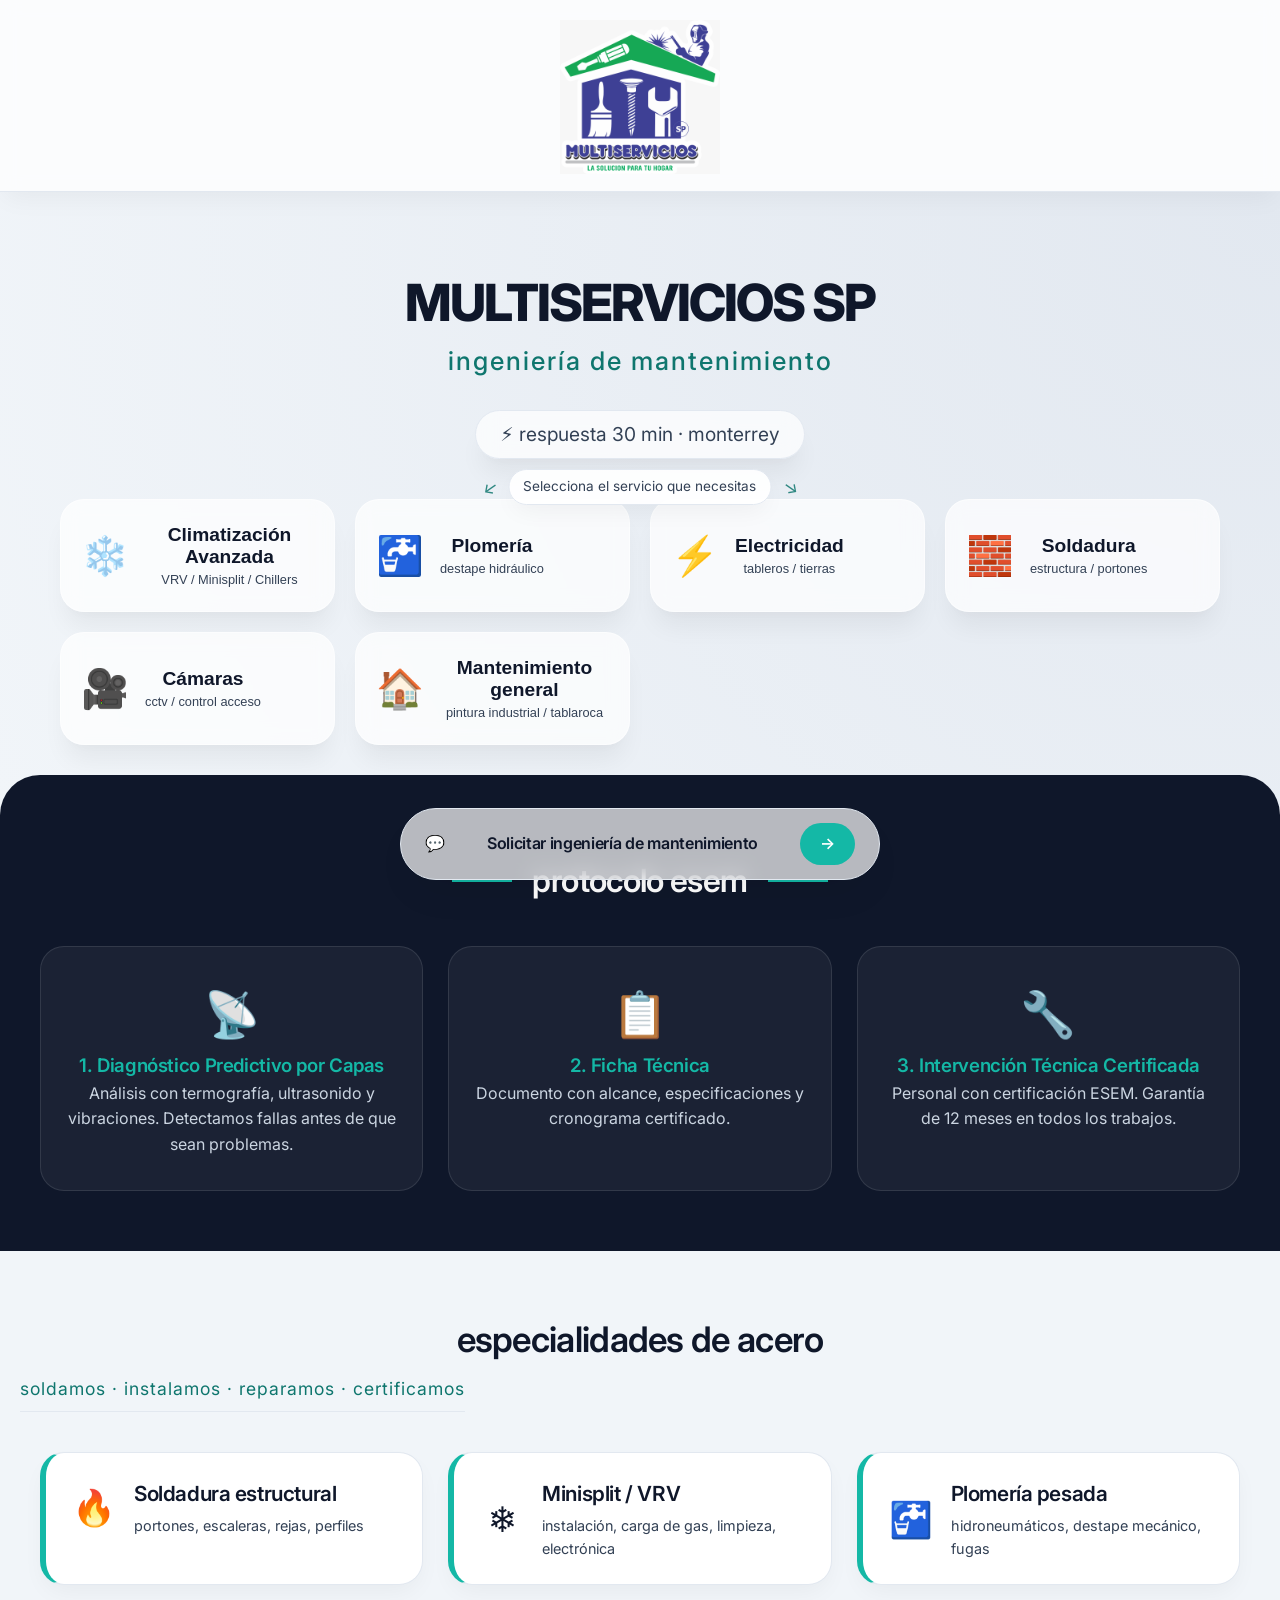
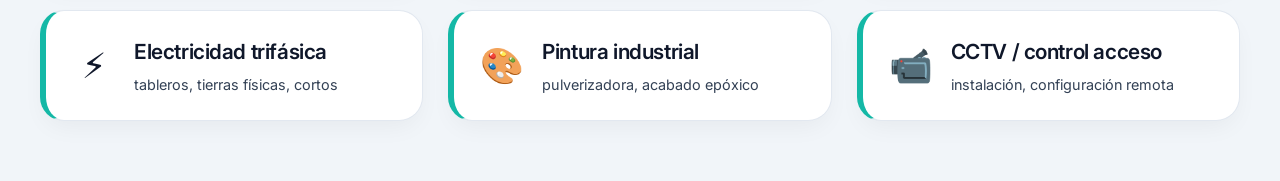
==== commit 7b57abd6: "primer commit sistema multiservicios" ====
--- a/index.html
+++ b/index.html
@@ -8,577 +8,23 @@
   <link rel="preconnect" href="https://fonts.gstatic.com" crossorigin>
   <link href="https://fonts.googleapis.com/css2?family=Inter:opsz,wght@14..32,300;14..32,500;14..32,600;14..32,700&display=swap" rel="stylesheet">
   <link rel="stylesheet" href="https://cdnjs.cloudflare.com/ajax/libs/font-awesome/6.4.0/css/all.min.css">
-  <style>
-    * {
-      margin: 0;
-      padding: 0;
-      box-sizing: border-box;
-    }
-
-    :root {
-      --bg-primary: #f8fafc;
-      --bg-secondary: #f1f5f9;
-      --text-primary: #1e293b;
-      --text-secondary: #475569;
-      --accent-light: #0f766e;
-      --accent-dark: #115e59;
-      --accent-soft: #14b8a6;
-      --border-light: #e2e8f0;
-      --card-bg: #ffffff;
-      --shadow-sm: 0 10px 25px -5px rgba(0,0,0,0.05);
-      --shadow-md: 0 20px 40px -15px rgba(0,0,0,0.1);
-      --font-display: 'Inter', system-ui, sans-serif;
-      --font-body: 'Inter', 'Segoe UI', sans-serif;
-    }
-
-    body {
-      background: var(--bg-primary);
-      color: var(--text-primary);
-      font-family: var(--font-body);
-      font-weight: 400;
-      line-height: 1.6;
-      overflow-x: hidden;
-    }
-
-    h1, h2, h3, .modal-title, .trust-title, .section-title, .protocol-step h3, .sticky-cta {
-      font-family: var(--font-display);
-      font-weight: 600;
-      letter-spacing: -0.02em;
-    }
-
-    .header {
-      padding: 20px 20px 10px;
-      text-align: center;
-      background: white;
-      border-bottom: 1px solid var(--border-light);
-      box-shadow: var(--shadow-sm);
-      position: relative;
-      z-index: 5;
-    }
-
-    .logo {
-      width: 160px;
-      height: auto;
-      filter: brightness(1);
-      transition: opacity 0.3s;
-    }
-
-    .hero {
-      padding: 40px 20px 30px;
-      text-align: center;
-      background: linear-gradient(135deg, #f8fafc 0%, #e2e8f0 100%);
-      position: relative;
-      isolation: isolate;
-    }
-
-    .hero h1 {
-      font-size: clamp(2rem, 8vw, 3.2rem);
-      font-weight: 700;
-      line-height: 1.2;
-      color: var(--text-primary);
-      margin-bottom: 20px;
-    }
-
-    .hero h1 span {
-      display: block;
-      font-size: 0.5em;
-      font-weight: 500;
-      letter-spacing: 2px;
-      color: var(--accent-light);
-      margin-top: 12px;
-    }
-
-    .hero p {
-      font-size: 1.2rem;
-      display: inline-flex;
-      align-items: center;
-      gap: 10px;
-      background: white;
-      padding: 8px 24px;
-      border-radius: 60px;
-      border: 1px solid var(--border-light);
-      box-shadow: var(--shadow-sm);
-      color: var(--text-secondary);
-    }
-
-    .services-grid {
-      display: grid;
-      grid-template-columns: repeat(auto-fit, minmax(260px, 1fr));
-      gap: 20px;
-      max-width: 1200px;
-      margin: 40px auto 0;
-      padding: 0 20px;
-    }
-
-    .service-btn {
-      background: white;
-      border: 1px solid var(--border-light);
-      border-radius: 24px;
-      padding: 24px 20px;
-      color: var(--text-primary);
-      font-size: 1.2rem;
-      font-weight: 600;
-      cursor: pointer;
-      transition: all 0.25s ease;
-      display: flex;
-      align-items: center;
-      gap: 16px;
-      box-shadow: var(--shadow-sm);
-    }
-
-    .service-btn:hover {
-      transform: translateY(-4px);
-      box-shadow: var(--shadow-md);
-      border-color: var(--accent-soft);
-    }
-
-    .service-icon {
-      font-size: 2.4rem;
-    }
-
-    .service-btn small {
-      font-size: 0.8rem;
-      font-weight: 400;
-      color: var(--text-secondary);
-      display: block;
-      margin-top: 4px;
-    }
-
-    .services-detail {
-      padding: 60px 20px;
-      background: var(--bg-secondary);
-    }
-    
-    .section-title {
-      font-size: 2.2rem;
-      text-align: center;
-      color: var(--text-primary);
-      margin-bottom: 0.5rem;
-    }
-    
-    .section-subtitle {
-      text-align: center;
-      color: var(--accent-light);
-      font-size: 1.1rem;
-      letter-spacing: 1px;
-      margin-bottom: 40px;
-      border-bottom: 1px solid var(--border-light);
-      display: inline-block;
-      padding-bottom: 8px;
-      width: auto;
-      margin-left: auto;
-      margin-right: auto;
-    }
-
-    .services-list {
-      max-width: 1200px;
-      margin: 0 auto;
-      display: grid;
-      grid-template-columns: repeat(auto-fit, minmax(320px, 1fr));
-      gap: 25px;
-    }
-
-    .service-card {
-      background: white;
-      border: 1px solid var(--border-light);
-      border-left: 6px solid var(--accent-soft);
-      border-radius: 24px;
-      padding: 0;
-      transition: all 0.25s ease;
-      box-shadow: var(--shadow-sm);
-      overflow: hidden;
-      cursor: pointer;
-    }
-    
-    .service-card.expanded {
-      box-shadow: var(--shadow-md);
-      border-left: 6px solid var(--accent-dark);
-    }
-
-    .card-header {
-      padding: 24px;
-      display: flex;
-      align-items: center;
-      gap: 16px;
-    }
-    
-    .card-header .service-item-icon {
-      font-size: 2.2rem;
-      min-width: 48px;
-      text-align: center;
-    }
-    
-    .card-header h3 {
-      font-size: 1.3rem;
-      font-weight: 600;
-      color: var(--text-primary);
-    }
-    
-    .card-header p {
-      color: var(--text-secondary);
-      font-size: 0.9rem;
-      margin-top: 4px;
-    }
-
-    .technical-layer {
-      max-height: 0;
-      opacity: 0;
-      overflow: hidden;
-      transition: max-height 0.4s ease, opacity 0.3s ease;
-      padding: 0 24px;
-      background: var(--bg-secondary);
-    }
-    
-    .service-card.expanded .technical-layer {
-      max-height: 300px;
-      opacity: 1;
-      padding: 0 24px 24px 24px;
-    }
-
-    .subservice-chip {
-      background: white;
-      border: 1px solid var(--border-light);
-      border-radius: 40px;
-      padding: 0.5rem 1.2rem;
-      font-size: 0.9rem;
-      color: var(--text-secondary);
-      transition: 0.15s;
-      display: inline-block;
-      margin-right: 8px;
-      margin-bottom: 8px;
-    }
-    
-    .subservice-chip:hover {
-      background: var(--accent-soft);
-      border-color: var(--accent-soft);
-      color: white;
-    }
-
-    .card-cta {
-      background: transparent;
-      border: 1px solid var(--accent-soft);
-      color: var(--accent-dark);
-      padding: 12px 20px;
-      border-radius: 40px;
-      font-weight: 600;
-      font-size: 0.95rem;
-      transition: all 0.2s;
-      cursor: pointer;
-      display: inline-flex;
-      align-items: center;
-      gap: 10px;
-      margin-top: 16px;
-      width: 100%;
-      justify-content: center;
-    }
-    
-    .card-cta:hover {
-      background: var(--accent-soft);
-      color: white;
-    }
-
-    .trust-section {
-      padding: 60px 20px;
-      background: white;
-      position: relative;
-    }
-
-    .trust-title {
-      font-size: 2rem;
-      font-weight: 600;
-      display: flex;
-      align-items: center;
-      justify-content: center;
-      gap: 20px;
-      color: var(--text-primary);
-      margin-bottom: 40px;
-    }
-    .trust-title:before, .trust-title:after {
-      content: '';
-      height: 2px;
-      width: 60px;
-      background: var(--accent-soft);
-    }
-
-    .protocol-grid {
-      display: flex;
-      flex-wrap: wrap;
-      justify-content: center;
-      gap: 25px;
-      max-width: 1200px;
-      margin: 0 auto;
-    }
-    .protocol-step {
-      background: var(--bg-secondary);
-      border: 1px solid var(--border-light);
-      border-radius: 24px;
-      padding: 32px 24px;
-      flex: 1 1 260px;
-      transition: 0.25s;
-      text-align: center;
-    }
-    .protocol-step:hover {
-      border-color: var(--accent-soft);
-      box-shadow: var(--shadow-sm);
-      transform: translateY(-4px);
-    }
-    .step-icon { font-size: 2.8rem; color: var(--accent-light); }
-
-    .modal-overlay {
-      display: none;
-      position: fixed;
-      inset: 0;
-      background: rgba(0,0,0,0.5);
-      backdrop-filter: blur(8px);
-      z-index: 3000;
-      justify-content: center;
-      align-items: center;
-      padding: 16px;
-    }
-
-    .modal-content {
-      background: white;
-      border-radius: 32px;
-      padding: 32px;
-      max-width: 680px;
-      width: 100%;
-      max-height: 85vh;
-      overflow-y: auto;
-      box-shadow: var(--shadow-md);
-      animation: modalFade 0.3s ease;
-      position: relative;
-    }
-
-    @keyframes modalFade {
-      0% { opacity: 0; transform: scale(0.98) translateY(10px); }
-      100% { opacity: 1; transform: scale(1) translateY(0); }
-    }
-
-    .close-modal {
-      position: absolute;
-      top: 24px; right: 28px;
-      font-size: 2rem;
-      color: var(--text-secondary);
-      cursor: pointer;
-      transition: 0.2s;
-      line-height: 1;
-    }
-    .close-modal:hover { color: var(--accent-dark); }
-
-    .modal-title {
-      color: var(--text-primary);
-      font-size: 1.8rem;
-      font-weight: 600;
-      display: flex;
-      align-items: center;
-      gap: 12px;
-      border-bottom: 2px solid var(--border-light);
-      padding-bottom: 20px;
-      margin-bottom: 24px;
-    }
-
-    #modalIcon { font-size: 2.2rem; color: var(--accent-light); }
-
-    .question-block {
-      margin-bottom: 28px;
-    }
-
-    .question-label {
-      font-weight: 600;
-      color: var(--text-primary);
-      border-left: 4px solid var(--accent-soft);
-      padding-left: 16px;
-      margin-bottom: 16px;
-      font-size: 1.1rem;
-    }
-
-    .options-grid {
-      display: grid;
-      grid-template-columns: repeat(auto-fit, minmax(150px, 1fr));
-      gap: 12px;
-      margin-top: 12px;
-    }
-
-    .option-btn {
-      background: var(--bg-secondary);
-      border: 1px solid var(--border-light);
-      border-radius: 40px;
-      padding: 14px 12px;
-      font-weight: 500;
-      transition: all 0.2s;
-      color: var(--text-primary);
-      cursor: pointer;
-      text-align: center;
-      font-size: 0.95rem;
-    }
-    .option-btn:hover {
-      border-color: var(--accent-soft);
-      background: white;
-    }
-    .option-btn.selected {
-      background: var(--accent-soft);
-      color: white;
-      border-color: var(--accent-soft);
-    }
-
-    .input-field {
-      background: var(--bg-secondary);
-      border: 1px solid var(--border-light);
-      border-radius: 40px;
-      padding: 14px 20px;
-      width: 100%;
-      font-size: 1rem;
-      transition: all 0.2s;
-      color: var(--text-primary);
-      margin-top: 8px;
-    }
-    .input-field:focus {
-      outline: none;
-      border-color: var(--accent-soft);
-      background: white;
-    }
-
-    textarea.input-field {
-      border-radius: 24px;
-      min-height: 100px;
-      resize: vertical;
-    }
-
-    .modal-nav {
-      display: flex;
-      justify-content: space-between;
-      margin-top: 24px;
-      gap: 12px;
-    }
-
-    .nav-btn {
-      background: transparent;
-      border: 1px solid var(--border-light);
-      color: var(--text-primary);
-      padding: 12px 28px;
-      border-radius: 40px;
-      font-weight: 600;
-      cursor: pointer;
-      transition: all 0.2s;
-      display: flex;
-      align-items: center;
-      gap: 8px;
-      font-size: 0.95rem;
-    }
-    .nav-btn:hover:not(:disabled) {
-      border-color: var(--accent-soft);
-      background: var(--bg-secondary);
-    }
-    .nav-btn:disabled {
-      opacity: 0.4;
-      cursor: not-allowed;
-    }
-
-    .whatsapp-btn {
-      background: #25D366;
-      border: none;
-      border-radius: 60px;
-      padding: 16px 24px;
-      font-size: 1.1rem;
-      font-weight: 600;
-      transition: 0.2s;
-      cursor: pointer;
-      color: white;
-      width: 100%;
-      margin-top: 24px;
-      display: flex;
-      align-items: center;
-      justify-content: center;
-      gap: 12px;
-      box-shadow: 0 4px 12px rgba(37, 211, 102, 0.3);
-    }
-    .whatsapp-btn:hover:not(:disabled) {
-      background: #128C7E;
-      transform: translateY(-2px);
-      box-shadow: 0 8px 20px rgba(37, 211, 102, 0.4);
-    }
-    .whatsapp-btn:disabled {
-      opacity: 0.5;
-      cursor: not-allowed;
-    }
-
-    .photo-suggestion {
-      background: #e8f4fd;
-      border: 1px solid #b8dff0;
-      border-radius: 16px;
-      padding: 16px;
-      margin: 16px 0;
-      display: flex;
-      align-items: center;
-      gap: 12px;
-      color: #0369a1;
-    }
-
-    .sticky-cta {
-      position: fixed;
-      bottom: 20px;
-      left: 20px;
-      right: 20px;
-      max-width: 480px;
-      margin: 0 auto;
-      background: white;
-      border: 1px solid var(--border-light);
-      border-radius: 60px;
-      padding: 14px 24px;
-      display: flex;
-      align-items: center;
-      justify-content: space-between;
-      box-shadow: var(--shadow-md);
-      z-index: 2000;
-      color: var(--text-primary);
-      font-weight: 600;
-      cursor: pointer;
-      transition: 0.25s;
-    }
-    .sticky-cta:hover {
-      transform: scale(1.02);
-      border-color: var(--accent-soft);
-    }
-    .sticky-cta span:last-child {
-      background: var(--accent-soft);
-      color: white;
-      padding: 8px 20px;
-      border-radius: 40px;
-      font-weight: 600;
-    }
-
-    @media (max-width: 600px) {
-      .modal-content { padding: 24px; }
-      .options-grid { grid-template-columns: 1fr; }
-      .sticky-cta { padding: 10px 16px; }
-      .sticky-cta span:last-child { padding: 6px 16px; }
-      .service-card .card-header { flex-direction: column; text-align: center; }
-    }
-
-    .modal-content::-webkit-scrollbar {
-      width: 8px;
-    }
-    .modal-content::-webkit-scrollbar-track {
-      background: var(--bg-secondary);
-      border-radius: 8px;
-    }
-    .modal-content::-webkit-scrollbar-thumb {
-      background: var(--accent-soft);
-      border-radius: 8px;
-    }
-  </style>
+  <link rel="stylesheet" href="assets/css/global.css">
+  <link rel="stylesheet" href="assets/css/index.css">
 </head>
 <body>
   <header class="header">
-    <img src="https://raw.githubusercontent.com/jesusvilla091921-create/multiservicios-sp/main/logo.png" alt="Multiservicios SP" class="logo" onerror="this.style.display='none'; this.nextElementSibling.style.display='inline';" />
+    <img src="assets/img/logo-multiservicios-sp.png" alt="Multiservicios SP" class="logo" onerror="this.style.display='none'; this.nextElementSibling.style.display='inline';" />
     <span style="display:none; font-size:2rem; color:var(--accent-light);">⚙️SP</span>
   </header>
 
   <section class="hero">
     <h1>MULTISERVICIOS SP<br><span>ingeniería de mantenimiento</span></h1>
-    <p>⚡ respuesta 30 min · monterrey</p>
+    <div class="hero-pill-wrap">
+      <p>⚡ respuesta 30 min · monterrey</p>
+      <div class="hero-guide">Selecciona el servicio que necesitas</div>
+    </div>
     <div class="services-grid">
-      <button class="service-btn" onclick="openModal('minisplit')"><span class="service-icon">❄️</span><div>Minisplit <small>instalación / carga / limpieza</small></div></button>
+      <button class="service-btn" onclick="openModal('climatizacion')"><span class="service-icon">❄️</span><div>Climatización Avanzada <small>VRV / Minisplit / Chillers</small></div></button>
       <button class="service-btn" onclick="openModal('plomeria')"><span class="service-icon">🚰</span><div>Plomería <small>destape hidráulico</small></div></button>
       <button class="service-btn" onclick="openModal('electricidad')"><span class="service-icon">⚡</span><div>Electricidad <small>tableros / tierras</small></div></button>
       <button class="service-btn" onclick="openModal('soldadura')"><span class="service-icon">🧱</span><div>Soldadura <small>estructura / portones</small></div></button>
@@ -587,55 +33,24 @@
     </div>
   </section>
 
+  <!-- PROTOCOLO ESEM (Sección movida para mayor autoridad) -->
   <section class="trust-section">
     <h2 class="trust-title">protocolo esem</h2>
     <div class="protocol-grid">
-      <div class="protocol-step service-card" id="protocol1" onclick="toggleCard('protocol1')">
-        <div class="card-header" style="padding:0; flex-direction:column;">
-          <span class="step-icon">📡</span>
-          <h3>1. Diagnóstico Predictivo por Capas</h3>
-          <p>Somos expertos, pero somos personas cuidando tu patrimonio</p>
-        </div>
-        <div class="technical-layer" onclick="event.stopPropagation()">
-          <div style="padding:15px 0;">
-            <p>Análisis con termografía, ultrasonido y vibraciones. Detectamos fallas antes de que se conviertan en problemas mayores, como si fuera un chequeo médico para tu hogar o negocio.</p>
-            <button class="card-cta" onclick="openModal('general'); event.stopPropagation();">
-              <i class="fa-regular fa-clipboard"></i> SOLICITAR DIAGNÓSTICO
-            </button>
-          </div>
-        </div>
-      </div>
-      
-      <div class="protocol-step service-card" id="protocol2" onclick="toggleCard('protocol2')">
-        <div class="card-header" style="padding:0; flex-direction:column;">
-          <span class="step-icon">📋</span>
-          <h3>2. ficha técnica</h3>
-          <p>materiales, tiempos, planimetría</p>
-        </div>
-        <div class="technical-layer" onclick="event.stopPropagation()">
-          <div style="padding:15px 0;">
-            <p>Documento con alcance, especificaciones, normas aplicables y cronograma.</p>
-            <button class="card-cta" onclick="openModal('general'); event.stopPropagation();">
-              <i class="fa-regular fa-file-lines"></i> VER FORMATO
-            </button>
-          </div>
-        </div>
-      </div>
-      
-      <div class="protocol-step service-card" id="protocol3" onclick="toggleCard('protocol3')">
-        <div class="card-header" style="padding:0; flex-direction:column;">
-          <span class="step-icon">🔧</span>
-          <h3>3. Intervención Técnica Certificada</h3>
-          <p>técnico esem · garantía de obra</p>
-        </div>
-        <div class="technical-layer" onclick="event.stopPropagation()">
-          <div style="padding:15px 0;">
-            <p>Personal con certificación ESEM. Garantía de 12 meses en todos los trabajos, porque tu tranquilidad es nuestra prioridad.</p>
-            <button class="card-cta" onclick="openModal('general'); event.stopPropagation();">
-              <i class="fa-regular fa-certificate"></i> VER CERTIFICACIONES
-            </button>
-          </div>
-        </div>
+      <div class="protocol-step" onclick="openModal('general')">
+        <span class="step-icon">📡</span>
+        <h3>1. Diagnóstico Predictivo por Capas</h3>
+        <p>Análisis con termografía, ultrasonido y vibraciones. Detectamos fallas antes de que sean problemas.</p>
+      </div>
+      <div class="protocol-step" onclick="openModal('general')">
+        <span class="step-icon">📋</span>
+        <h3>2. Ficha Técnica</h3>
+        <p>Documento con alcance, especificaciones y cronograma certificado.</p>
+      </div>
+      <div class="protocol-step" onclick="openModal('general')">
+        <span class="step-icon">🔧</span>
+        <h3>3. Intervención Técnica Certificada</h3>
+        <p>Personal con certificación ESEM. Garantía de 12 meses en todos los trabajos.</p>
       </div>
     </div>
   </section>
@@ -679,7 +94,7 @@
             <span class="subservice-chip">R410A / R32</span>
             <span class="subservice-chip">Lavado químico</span>
             <span class="subservice-chip">Reparación de tarjetas</span>
-            <button class="card-cta" onclick="openModal('minisplit'); event.stopPropagation();">
+            <button class="card-cta" onclick="openModal('climatizacion'); event.stopPropagation();">
               <i class="fa-regular fa-snowflake"></i> DIAGNOSTICAR CLIMA
             </button>
           </div>
@@ -790,383 +205,14 @@
     </div>
   </div>
 
+  <!-- Sticky CTA estratégico -->
   <div class="sticky-cta" onclick="openModal('general')">
     <span>💬</span>
-    <span>cotizar ahora · 30 min</span>
+    <span>Solicitar ingeniería de mantenimiento</span>
     <span>→</span>
   </div>
 
-  <script>
-    const APPS_SCRIPT_URL = 'https://script.google.com/macros/s/AKfycbzJA9NRV4hiFOznVK7M4ftB0qFVD3G1_lxpn3N5htlVsQ5S6d50KCg60Xg3v1uovZSE/exec';
-    
-    const serviceConfig = {
-      minisplit: { 
-        name: "minisplit · climatización", 
-        icon: "❄️", 
-        questions: [
-          { id: "p1", label: "Cuéntanos, ¿qué necesitas?", options: ["Instalación de minisplit", "Mantenimiento / Limpieza", "Reparación / Falla", "Carga de gas", "No enfría", "Ruido anómalo", "Gotea agua", "No enciende"] },
-          { id: "p2", label: "¿Dónde se realizará la instalación?", options: ["casa", "oficina", "local comercial", "industria"] },
-          { id: "p3", label: "¿Qué tan urgente es para ti?", options: ["hoy (emergencia)", "mañana", "esta semana", "programar"] },
-          { id: "p4", label: "¿Cuántos equipos necesitas revisar?", options: ["1", "2", "3-5", "+5"] }
-        ]
-      },
-      plomeria: { name: "plomería / destape", icon: "🚰", questions: [
-        { id: "p1", label: "¿Qué problema tienes con tu instalación?", options: ["caño tapado", "fuga de agua", "wc tapado", "grifo gotea", "tubería rota"] },
-        { id: "p2", label: "¿Dónde se encuentra la instalación?", options: ["casa", "oficina", "local comercial", "industria"] },
-        { id: "p3", label: "¿Qué tan urgente es?", options: ["inundación", "hoy", "mañana", "esta semana"] }
-      ]},
-      electricidad: { name: "electricidad crítica", icon: "⚡", questions: [
-        { id: "p1", label: "¿Qué falla eléctrica estás experimentando?", options: ["corto / plafones", "apagones constantes", "sin luz parcial", "instalación nueva", "tablero principal"] },
-        { id: "p2", label: "¿Dónde se encuentra la instalación?", options: ["casa", "oficina", "local comercial", "industria"] },
-        { id: "p3", label: "¿Qué tan urgente lo necesitas?", options: ["sin luz ahora", "hoy", "mañana", "cotizar"] }
-      ]},
-      soldadura: { name: "soldadura / herrería", icon: "🧱", questions: [
-        { id: "p1", label: "¿Qué necesitas fabricar o reparar?", options: ["reparar portón", "portón nuevo", "escalera", "estructura", "rejas"] },
-        { id: "p2", label: "¿Dónde se realizará el trabajo?", options: ["casa", "oficina", "local comercial", "industria"] },
-        { id: "p3", label: "¿Para cuándo lo necesitas?", options: ["urgente (seguridad)", "2-3 días", "semana", "proyecto"] }
-      ]},
-      camaras: { name: "cámaras / cctv", icon: "🎥", questions: [
-        { id: "p1", label: "¿Qué servicio de videovigilancia requieres?", options: ["instalación nueva", "reparar equipo", "agregar cámara", "configurar app"] },
-        { id: "p2", label: "¿Dónde se realizará la instalación?", options: ["casa", "oficina", "local comercial", "industria"] },
-        { id: "p3", label: "¿Cuántas cámaras necesitas?", options: ["1-2", "3-4", "5-8", "+8"] }
-      ]},
-      general: { name: "mantenimiento general", icon: "🏠", questions: [
-        { id: "p1", label: "¿Qué tipo de mantenimiento necesitas?", options: ["pintura industrial", "tablaroca", "impermeabilizar", "tinaco/bomba", "varios"] },
-        { id: "p2", label: "¿Dónde se realizará el trabajo?", options: ["casa", "oficina", "local comercial", "industria"] },
-        { id: "p3", label: "¿Qué tan grande es el trabajo?", options: ["1 día", "2-3 días", "semana+", "recurrente"] },
-        { id: "p4", label: "¿Qué prioridad tiene?", options: ["hoy", "esta semana", "cotización"] }
-      ]}
-    };
-
-    let currentService = null;
-    let answers = {};
-    let currentStep = 0;
-    let totalSteps = 0;
-    let clientData = {
-      nombre: '',
-      telefono: '',
-      direccion: '',
-      whatsapp: '',
-      comentarios: ''
-    };
-
-    function toggleCard(id) {
-      const card = document.getElementById(id);
-      if (card) {
-        card.classList.toggle('expanded');
-      }
-    }
-
-    function openModal(key) {
-      currentService = key;
-      answers = {};
-      clientData = { nombre: '', telefono: '', direccion: '', whatsapp: '', comentarios: '' };
-      currentStep = 0;
-      
-      const cfg = serviceConfig[key];
-      totalSteps = cfg.questions.length + 4; // +4 para nombre, teléfono, dirección y comentarios
-      
-      document.getElementById('modalIcon').innerText = cfg.icon;
-      document.getElementById('modalServiceName').innerText = cfg.name;
-      
-      renderStep();
-      
-      document.getElementById('diagnosticModal').style.display = 'flex';
-      document.body.style.overflow = 'hidden';
-    }
-
-    function renderStep() {
-      const cfg = serviceConfig[currentService];
-      const container = document.getElementById('questionsContainer');
-      const whatsappBtn = document.getElementById('whatsappBtn');
-      const modalNav = document.getElementById('modalNav');
-      const prevBtn = document.getElementById('prevBtn');
-      const nextBtn = document.getElementById('nextBtn');
-      
-      whatsappBtn.style.display = 'none';
-      modalNav.style.display = 'flex';
-      
-      // Preguntas del servicio
-      if (currentStep < cfg.questions.length) {
-        const question = cfg.questions[currentStep];
-        let html = `
-          <div class="question-block">
-            <label class="question-label">${question.label}</label>
-            <div class="options-grid" id="q-${question.id}">
-        `;
-        
-        question.options.forEach(opt => {
-          const isSelected = answers[question.id] === opt;
-          html += `<button class="option-btn ${isSelected ? 'selected' : ''}" onclick="selectOption('${question.id}', '${opt.replace(/'/g, "\\'")}', this)">${opt}</button>`;
-        });
-        
-        html += `</div></div>`;
-        container.innerHTML = html;
-        
-        // Auto-avanzar al seleccionar una opción SOLO si estamos en preguntas de diagnóstico
-        const options = document.querySelectorAll('.option-btn');
-        options.forEach(btn => {
-          btn.addEventListener('click', function() {
-            setTimeout(() => {
-              if (currentStep < cfg.questions.length - 1) {
-                nextStep();
-              } else if (currentStep === cfg.questions.length - 1) {
-                // Si es la última pregunta de diagnóstico, NO auto-avanzar, esperar a que el usuario presione Siguiente
-                // Esto permite que vea que terminó las preguntas y pasará a datos personales
-              }
-            }, 200);
-          });
-        });
-        
-        // Mostrar botones de navegación
-        prevBtn.style.display = currentStep === 0 ? 'none' : 'flex';
-        nextBtn.style.display = 'flex';
-        nextBtn.innerHTML = 'Siguiente <i class="fas fa-arrow-right"></i>';
-        
-      // Datos del cliente
-      } else if (currentStep < cfg.questions.length + 4) {
-        const dataStep = currentStep - cfg.questions.length;
-        let html = '';
-        
-        if (dataStep === 0) {
-          html = `
-            <div class="question-block">
-              <label class="question-label">¿A nombre de quién registramos el reporte técnico?</label>
-              <input type="text" id="clientNombre" placeholder="Ej: Juan Pérez" class="input-field" value="${clientData.nombre}">
-            </div>`;
-        } else if (dataStep === 1) {
-          html = `
-            <div class="question-block">
-              <label class="question-label">¿En qué número podemos contactarte?</label>
-              <input type="tel" id="clientTelefono" placeholder="Ej: 8112345678" class="input-field" value="${clientData.telefono}">
-            </div>`;
-        } else if (dataStep === 2) {
-          html = `
-            <div class="question-block">
-              <label class="question-label">¿Cuál es la dirección donde se realizará el trabajo?</label>
-              <input type="text" id="clientDireccion" placeholder="Ej: Calle, colonia, ciudad" class="input-field" value="${clientData.direccion}">
-              <p class="text-xs" style="color: var(--text-secondary); margin-top: 8px;">Esto nos ayuda a llegar más rápido</p>
-            </div>`;
-        } else if (dataStep === 3) {
-          html = `
-            <div class="question-block">
-              <label class="question-label">¿Algún comentario adicional o descripción del problema?</label>
-              <textarea id="clientComentarios" placeholder="Ej: El problema ocurre solo por las tardes, el equipo tiene 5 años, etc." class="input-field">${clientData.comentarios}</textarea>
-            </div>`;
-        }
-        
-        container.innerHTML = html;
-        
-        // En datos del cliente, NO auto-avanzar con Enter para que el usuario pueda navegar con botones
-        prevBtn.style.display = 'flex';
-        nextBtn.style.display = 'flex';
-        nextBtn.innerHTML = dataStep === 3 ? 'Ver resumen <i class="fas fa-check"></i>' : 'Siguiente <i class="fas fa-arrow-right"></i>';
-        
-      } else {
-        showSummary();
-      }
-    }
-
-    function selectOption(qId, val, btn) {
-      document.querySelectorAll(`#q-${qId} .option-btn`).forEach(b => b.classList.remove('selected'));
-      btn.classList.add('selected');
-      answers[qId] = val;
-    }
-
-    function nextStep() {
-      const cfg = serviceConfig[currentService];
-      
-      // Validar datos si estamos en sección de cliente
-      if (currentStep >= cfg.questions.length && currentStep < cfg.questions.length + 4) {
-        const dataStep = currentStep - cfg.questions.length;
-        
-        if (dataStep === 0) {
-          const nombre = document.getElementById('clientNombre')?.value.trim();
-          if (!nombre) {
-            alert('El nombre es obligatorio');
-            return;
-          }
-          clientData.nombre = nombre;
-        } else if (dataStep === 1) {
-          const telefono = document.getElementById('clientTelefono')?.value.trim();
-          if (!telefono) {
-            alert('El teléfono es obligatorio para contactarte');
-            return;
-          }
-          clientData.telefono = telefono;
-        } else if (dataStep === 2) {
-          const direccion = document.getElementById('clientDireccion')?.value.trim();
-          clientData.direccion = direccion;
-        } else if (dataStep === 3) {
-          const comentarios = document.getElementById('clientComentarios')?.value.trim();
-          clientData.comentarios = comentarios;
-        }
-      }
-      
-      if (currentStep < totalSteps - 1) {
-        currentStep++;
-        renderStep();
-      } else {
-        showSummary();
-      }
-    }
-
-    function previousStep() {
-      if (currentStep > 0) {
-        // Guardar datos si estamos en sección de cliente
-        if (currentStep >= serviceConfig[currentService].questions.length) {
-          const dataStep = currentStep - serviceConfig[currentService].questions.length;
-          if (dataStep === 0 && document.getElementById('clientNombre')) {
-            clientData.nombre = document.getElementById('clientNombre').value;
-          } else if (dataStep === 1 && document.getElementById('clientTelefono')) {
-            clientData.telefono = document.getElementById('clientTelefono').value;
-          } else if (dataStep === 2 && document.getElementById('clientDireccion')) {
-            clientData.direccion = document.getElementById('clientDireccion').value;
-          } else if (dataStep === 3 && document.getElementById('clientComentarios')) {
-            clientData.comentarios = document.getElementById('clientComentarios').value;
-          }
-        }
-        
-        currentStep--;
-        renderStep();
-      }
-    }
-
-    function showSummary() {
-      const cfg = serviceConfig[currentService];
-      
-      let summaryHtml = '<div class="question-block"><h3 class="text-xl" style="color: var(--text-primary); margin-bottom: 16px;">📋 Resumen de tu solicitud</h3>';
-      
-      // Mensaje de confianza
-      summaryHtml += `<div style="background: #e0f2f1; border: 1px solid #b2dfdb; border-radius: 16px; padding: 16px; margin-bottom: 20px; text-align: center;">
-        <p style="color: #00695c; font-size: 0.95rem;">✨ <span style="font-weight: 600;">Gracias, ${clientData.nombre || 'cliente'}</span>. Hemos procesado tu diagnóstico. Un especialista de nuestro equipo validará esta información personalmente para darte la solución más eficiente.</p>
-      </div>`;
-      
-      summaryHtml += '<div style="background: var(--bg-secondary); border-radius: 16px; padding: 20px; margin-bottom: 16px;">';
-      
-      summaryHtml += `<div style="border-bottom: 1px solid var(--border-light); padding-bottom: 12px; margin-bottom: 12px;">
-        <p style="color: var(--accent-light); font-weight: 600; margin-bottom: 8px;">👤 TUS DATOS</p>
-        <p style="color: var(--text-primary);"><strong>Nombre:</strong> ${clientData.nombre || 'No proporcionado'}</p>
-        ${clientData.telefono ? `<p style="color: var(--text-primary);"><strong>Teléfono:</strong> ${clientData.telefono}</p>` : ''}
-        ${clientData.direccion ? `<p style="color: var(--text-primary);"><strong>Dirección:</strong> ${clientData.direccion}</p>` : ''}
-      </div>`;
-      
-      summaryHtml += `<p style="color: var(--accent-light); font-weight: 600; margin-bottom: 12px;">🔧 DIAGNÓSTICO</p>`;
-      
-      // Mostrar solo las respuestas, no las preguntas
-      const diagnosticText = [];
-      cfg.questions.forEach(q => {
-        if (answers[q.id]) {
-          diagnosticText.push(answers[q.id]);
-        }
-      });
-      
-      summaryHtml += `<p style="color: var(--text-primary); background: white; padding: 12px; border-radius: 12px; margin-bottom: 12px;">${diagnosticText.join(' · ')}</p>`;
-      
-      if (clientData.comentarios) {
-        summaryHtml += `<div style="margin-top: 16px; padding-top: 12px; border-top: 1px solid var(--border-light);">
-          <p style="color: var(--accent-light); font-weight: 600; margin-bottom: 4px;">📝 COMENTARIOS</p>
-          <p style="color: var(--text-primary); background: white; padding: 12px; border-radius: 12px;">${clientData.comentarios}</p>
-        </div>`;
-      }
-      
-      summaryHtml += '</div></div>';
-      
-      // Sugerencia de foto
-      summaryHtml += `<div class="photo-suggestion">
-        <span style="font-size: 1.8rem;">📸</span>
-        <div>
-          <p style="font-weight: 600;">¿Quieres ayudarnos a diagnosticar mejor?</p>
-          <p style="font-size: 0.9rem;">Después de enviar, puedes mandarnos fotos del equipo o la instalación por WhatsApp para agilizar tu servicio.</p>
-        </div>
-      </div>`;
-      
-      document.getElementById('questionsContainer').innerHTML = summaryHtml;
-      document.getElementById('modalNav').style.display = 'none';
-      
-      const whatsappBtn = document.getElementById('whatsappBtn');
-      whatsappBtn.style.display = 'flex';
-      whatsappBtn.disabled = false;
-      whatsappBtn.innerHTML = '<span>📱</span><span>Conectar ahora con un técnico especializado</span>';
-    }
-
-    async function sendToWhatsApp() {
-      const cfg = serviceConfig[currentService];
-      const phone = '5218131590917';
-      
-      const ahora = new Date();
-      const year = ahora.getFullYear().toString().slice(-2);
-      const month = (ahora.getMonth() + 1).toString().padStart(2, '0');
-      const day = ahora.getDate().toString().padStart(2, '0');
-      const random = Math.floor(Math.random() * 9000 + 1000);
-      const folio = `COT-${year}${month}${day}-${random}`;
-      
-      const datosParaCloud = {
-        servicio: cfg.name,
-        nombreCliente: clientData.nombre,
-        telefono: clientData.telefono,
-        direccion: clientData.direccion,
-        comentarios: clientData.comentarios,
-        whatsappCliente: clientData.whatsapp || clientData.telefono,
-        respuestas: answers,
-        folio: folio
-      };
-      
-      cfg.questions.forEach((q, index) => {
-        datosParaCloud[`pregunta${index+1}`] = q.label;
-        datosParaCloud[`respuesta${index+1}`] = answers[q.id] || '';
-      });
-      
-      try {
-        await fetch(APPS_SCRIPT_URL, {
-          method: 'POST',
-          mode: 'no-cors',
-          headers: { 'Content-Type': 'application/json' },
-          body: JSON.stringify(datosParaCloud)
-        });
-        console.log('✅ Datos guardados en la nube con folio:', folio);
-      } catch (error) {
-        console.error('Error al guardar en nube:', error);
-      }
-      
-      // Construir diagnóstico como texto corrido
-      const diagnosticText = [];
-      cfg.questions.forEach(q => {
-        if (answers[q.id]) {
-          diagnosticText.push(answers[q.id]);
-        }
-      });
-      
-      let mensaje = `Hola, buen día. Soy ${clientData.nombre || 'un cliente'}. Acabo de realizar el diagnóstico en su plataforma para un servicio de ${cfg.name}. Mi folio de seguimiento es el ${folio}. ¿Me podrían confirmar el tiempo de respuesta para una atención personal? Gracias.\n\n`;
-      mensaje += `📋 *Diagnóstico:* ${diagnosticText.join(' · ')}\n\n`;
-      
-      if (clientData.comentarios) {
-        mensaje += `📝 *Comentarios:* ${clientData.comentarios}\n\n`;
-      }
-      
-      mensaje += `📍 *Dirección:* ${clientData.direccion || 'No proporcionada'}\n`;
-      mensaje += `📞 *Teléfono:* ${clientData.telefono}`;
-      
-      const url = `https://wa.me/${phone}?text=${encodeURIComponent(mensaje)}`;
-      window.open(url, '_blank');
-      
-      // Mostrar recordatorio de fotos después de enviar
-      setTimeout(() => {
-        alert('📸 Recuerda: Puedes enviarnos fotos del equipo o la instalación por WhatsApp para ayudarnos a diagnosticar mejor.');
-      }, 1500);
-      
-      setTimeout(closeModal, 2000);
-    }
-
-    function closeModal(e) {
-      if (e && e.target !== e.currentTarget) return;
-      document.getElementById('diagnosticModal').style.display = 'none';
-      document.body.style.overflow = 'auto';
-    }
-
-    document.addEventListener('keydown', (e) => { 
-      if (e.key === 'Escape') closeModal(); 
-    });
-  </script>
+  <script src="assets/js/router.js"></script>
+  <script src="assets/js/app.js"></script>
 </body>
 </html>
--- a/assets/css/global.css
+++ b/assets/css/global.css
@@ -0,0 +1,19 @@
+:root {
+  --brand-primary: #3f43a4;
+  --brand-accent: #18a96a;
+}
+
+* {
+  box-sizing: border-box;
+}
+
+html,
+body {
+  margin: 0;
+  padding: 0;
+}
+
+img {
+  max-width: 100%;
+  height: auto;
+}
--- a/assets/css/index.css
+++ b/assets/css/index.css
@@ -0,0 +1,662 @@
+* {
+      margin: 0;
+      padding: 0;
+      box-sizing: border-box;
+    }
+
+    /* --- MEJORA DE VARIABLES (Paleta Pro) --- */
+    :root {
+      --bg-primary: #f1f5f9; /* Un gris más técnico */
+      --bg-secondary: #ffffff;
+      --text-primary: #0f172a; /* Azul noche para autoridad */
+      --text-secondary: #334155;
+      --accent-light: #0f766e;
+      --accent-soft: #14b8a6;
+      --accent-dark: #0f172a; /* Consistencia */
+      --border-light: #e2e8f0;
+      --glass: rgba(255, 255, 255, 0.7);
+      --shadow-sm: 0 10px 25px -5px rgba(0,0,0,0.05);
+      --shadow-md: 0 20px 40px -15px rgba(0,0,0,0.1);
+      --shadow-premium: 0 20px 25px -5px rgba(0, 0, 0, 0.05), 0 10px 10px -5px rgba(0, 0, 0, 0.02);
+      --font-display: 'Inter', system-ui, sans-serif;
+    }
+
+    body {
+      background: var(--bg-primary);
+      color: var(--text-primary);
+      font-family: var(--font-display);
+      font-weight: 400;
+      line-height: 1.6;
+      overflow-x: hidden;
+    }
+
+    h1, h2, h3, .modal-title, .trust-title, .section-title, .protocol-step h3, .sticky-cta {
+      font-family: var(--font-display);
+      font-weight: 600;
+      letter-spacing: -0.02em;
+    }
+
+    .header {
+      padding: 20px 20px 10px;
+      text-align: center;
+      background: var(--glass);
+      backdrop-filter: blur(10px);
+      border-bottom: 1px solid var(--border-light);
+      box-shadow: var(--shadow-sm);
+      position: relative;
+      z-index: 5;
+    }
+
+    .logo {
+      width: 160px;
+      height: auto;
+      filter: brightness(1);
+      transition: opacity 0.3s;
+    }
+
+    /* --- HERO DINÁMICO (Glassmorphism) --- */
+    .hero {
+      padding: 80px 20px 60px;
+      background: radial-gradient(circle at top right, #e2e8f0, var(--bg-primary));
+      text-align: center;
+      position: relative;
+      isolation: isolate;
+    }
+
+    .hero h1 {
+      font-size: clamp(2rem, 8vw, 3.2rem);
+      font-weight: 800;
+      line-height: 1.2;
+      color: var(--accent-dark);
+      letter-spacing: -0.04em;
+      margin-bottom: 20px;
+    }
+
+    .hero h1 span {
+      display: block;
+      font-size: 0.5em;
+      font-weight: 500;
+      letter-spacing: 2px;
+      color: var(--accent-light);
+      margin-top: 12px;
+    }
+
+    /* Guía anclada a la pill */
+    .hero-pill-wrap{
+      position: relative;
+      display: inline-flex;
+      align-items: center;
+      justify-content: center;
+      margin-top: 14px;
+    }
+
+    .hero-pill-wrap p {
+      font-size: 1.2rem;
+      display: inline-flex;
+      align-items: center;
+      gap: 10px;
+      background: var(--glass);
+      backdrop-filter: blur(10px);
+      padding: 8px 24px;
+      border-radius: 60px;
+      border: 1px solid var(--border-light);
+      box-shadow: var(--shadow-premium);
+      color: var(--text-secondary);
+      margin: 0;
+    }
+
+    .hero-guide{
+      position: absolute;
+      left: 50%;
+      top: calc(100% + 10px);
+      transform: translateX(-50%);
+      background: rgba(255,255,255,0.92);
+      border: 1px solid var(--border-light);
+      padding: 6px 14px;
+      border-radius: 999px;
+      font-size: 0.85rem;
+      color: var(--text-secondary);
+      box-shadow: var(--shadow-sm);
+      white-space: nowrap;
+      z-index: 2;
+    }
+
+    /* Flechas laterales */
+    .hero-guide::before,
+    .hero-guide::after{
+      content: "↙";
+      position: absolute;
+      top: 50%;
+      transform: translateY(-50%);
+      font-size: 1.1rem;
+      color: var(--accent-light);
+      opacity: 0.85;
+      animation: nudge 1.4s ease-in-out infinite;
+    }
+
+    .hero-guide::before{
+      left: -26px;
+      transform: translateY(-50%) rotate(10deg);
+    }
+
+    .hero-guide::after{
+      content: "↘";
+      right: -26px;
+      transform: translateY(-50%) rotate(-10deg);
+    }
+
+    @keyframes nudge{
+      0%,100%{ transform: translateY(-50%) translateX(0); opacity: .65; }
+      50%{ transform: translateY(-50%) translateX(4px); opacity: 1; }
+    }
+
+    @media (max-width: 600px){
+      .hero-guide{ top: calc(100% + 14px); }
+    }
+
+    /* --- TARJETAS TIPO BENTO (Servicios Principales) --- */
+    .services-grid {
+      display: grid;
+      grid-template-columns: repeat(auto-fit, minmax(260px, 1fr));
+      gap: 20px;
+      max-width: 1200px;
+      margin: 40px auto 0;
+      padding: 0 20px;
+    }
+
+    .service-btn {
+      background: var(--glass);
+      backdrop-filter: blur(10px);
+      border: 1px solid rgba(255,255,255,0.5);
+      border-radius: 24px;
+      padding: 24px 20px;
+      color: var(--text-primary);
+      font-size: 1.2rem;
+      font-weight: 600;
+      cursor: pointer;
+      transition: all 0.4s cubic-bezier(0.175, 0.885, 0.32, 1.275);
+      display: flex;
+      align-items: center;
+      gap: 16px;
+      box-shadow: var(--shadow-premium);
+    }
+
+    .service-btn:hover {
+      background: white;
+      transform: scale(1.03) translateY(-5px);
+      border-color: var(--accent-soft);
+      box-shadow: var(--shadow-md);
+    }
+
+    .service-icon {
+      font-size: 2.4rem;
+    }
+
+    .service-btn small {
+      font-size: 0.8rem;
+      font-weight: 400;
+      color: var(--text-secondary);
+      display: block;
+      margin-top: 4px;
+    }
+
+    /* --- PROTOCOLO ESEM (Refuerzo de Autoridad) --- */
+    .trust-section {
+      background: var(--accent-dark);
+      color: white;
+      border-radius: 40px 40px 0 0;
+      margin-top: -30px;
+      padding: 80px 20px 60px;
+      position: relative;
+      z-index: 10;
+    }
+
+    .trust-title {
+      font-size: 2rem;
+      font-weight: 600;
+      display: flex;
+      align-items: center;
+      justify-content: center;
+      gap: 20px;
+      color: white;
+      margin-bottom: 40px;
+    }
+    .trust-title:before, .trust-title:after {
+      content: '';
+      height: 2px;
+      width: 60px;
+      background: var(--accent-soft);
+    }
+
+    .protocol-grid {
+      display: flex;
+      flex-wrap: wrap;
+      justify-content: center;
+      gap: 25px;
+      max-width: 1200px;
+      margin: 0 auto;
+    }
+    .protocol-step {
+      background: rgba(255,255,255,0.05);
+      border: 1px solid rgba(255,255,255,0.1);
+      border-radius: 24px;
+      padding: 32px 24px;
+      flex: 1 1 260px;
+      transition: 0.25s;
+      text-align: center;
+      cursor: pointer;
+    }
+    .protocol-step:hover {
+      border-color: var(--accent-soft);
+      box-shadow: var(--shadow-sm);
+      transform: translateY(-4px);
+    }
+    .step-icon { font-size: 2.8rem; color: var(--accent-soft); }
+    .protocol-step h3 { color: var(--accent-soft); font-weight: 600; }
+    .protocol-step p { color: #cbd5e1; }
+
+    /* --- ESPECIALIDADES DE ACERO (Detalle Técnico) --- */
+    .services-detail {
+      padding: 60px 20px;
+      background: var(--bg-primary);
+    }
+    
+    .section-title {
+      font-size: 2.2rem;
+      text-align: center;
+      color: var(--text-primary);
+      margin-bottom: 0.5rem;
+    }
+    
+    .section-subtitle {
+      text-align: center;
+      color: var(--accent-light);
+      font-size: 1.1rem;
+      letter-spacing: 1px;
+      margin-bottom: 40px;
+      border-bottom: 1px solid var(--border-light);
+      display: inline-block;
+      padding-bottom: 8px;
+      width: auto;
+      margin-left: auto;
+      margin-right: auto;
+    }
+
+    .services-list {
+      max-width: 1200px;
+      margin: 0 auto;
+      display: grid;
+      grid-template-columns: repeat(auto-fit, minmax(320px, 1fr));
+      gap: 25px;
+    }
+
+    .service-card {
+      background: var(--bg-secondary);
+      border: 1px solid var(--border-light);
+      border-left: 6px solid var(--accent-soft);
+      border-radius: 24px;
+      padding: 0;
+      transition: all 0.25s ease;
+      box-shadow: var(--shadow-sm);
+      overflow: hidden;
+      cursor: pointer;
+    }
+    
+    .service-card.expanded {
+      box-shadow: var(--shadow-md);
+      border-left: 6px solid var(--accent-dark);
+    }
+
+    .card-header {
+      padding: 24px;
+      display: flex;
+      align-items: center;
+      gap: 16px;
+    }
+    
+    .card-header .service-item-icon {
+      font-size: 2.2rem;
+      min-width: 48px;
+      text-align: center;
+    }
+    
+    .card-header h3 {
+      font-size: 1.3rem;
+      font-weight: 600;
+      color: var(--text-primary);
+    }
+    
+    .card-header p {
+      color: var(--text-secondary);
+      font-size: 0.9rem;
+      margin-top: 4px;
+    }
+
+    .technical-layer {
+      max-height: 0;
+      opacity: 0;
+      overflow: hidden;
+      transition: max-height 0.4s ease, opacity 0.3s ease;
+      padding: 0 24px;
+      background: var(--bg-primary);
+    }
+    
+    .service-card.expanded .technical-layer {
+      max-height: 300px;
+      opacity: 1;
+      padding: 0 24px 24px 24px;
+    }
+
+    .subservice-chip {
+      background: white;
+      border: 1px solid var(--border-light);
+      border-radius: 40px;
+      padding: 0.5rem 1.2rem;
+      font-size: 0.9rem;
+      color: var(--text-secondary);
+      transition: 0.15s;
+      display: inline-block;
+      margin-right: 8px;
+      margin-bottom: 8px;
+    }
+    
+    .subservice-chip:hover {
+      background: var(--accent-soft);
+      border-color: var(--accent-soft);
+      color: white;
+    }
+
+    .card-cta {
+      background: transparent;
+      border: 1px solid var(--accent-soft);
+      color: var(--accent-dark);
+      padding: 12px 20px;
+      border-radius: 40px;
+      font-weight: 600;
+      font-size: 0.95rem;
+      transition: all 0.2s;
+      cursor: pointer;
+      display: inline-flex;
+      align-items: center;
+      gap: 10px;
+      margin-top: 16px;
+      width: 100%;
+      justify-content: center;
+    }
+    
+    .card-cta:hover {
+      background: var(--accent-soft);
+      color: white;
+    }
+
+    /* --- MODAL (Manteniendo tu funcionalidad) --- */
+    .modal-overlay {
+      display: none;
+      position: fixed;
+      inset: 0;
+      background: rgba(0,0,0,0.5);
+      backdrop-filter: blur(8px);
+      z-index: 3000;
+      justify-content: center;
+      align-items: center;
+      padding: 16px;
+    }
+
+    .modal-content {
+      background: var(--bg-secondary);
+      border-radius: 32px;
+      padding: 32px;
+      max-width: 680px;
+      width: 100%;
+      max-height: 85vh;
+      overflow-y: auto;
+      box-shadow: var(--shadow-md);
+      animation: modalFade 0.3s ease;
+      position: relative;
+    }
+
+    @keyframes modalFade {
+      0% { opacity: 0; transform: scale(0.98) translateY(10px); }
+      100% { opacity: 1; transform: scale(1) translateY(0); }
+    }
+
+    .close-modal {
+      position: absolute;
+      top: 24px; right: 28px;
+      font-size: 2rem;
+      color: var(--text-secondary);
+      cursor: pointer;
+      transition: 0.2s;
+      line-height: 1;
+    }
+    .close-modal:hover { color: var(--accent-dark); }
+
+    .modal-title {
+      color: var(--text-primary);
+      font-size: 1.8rem;
+      font-weight: 600;
+      display: flex;
+      align-items: center;
+      gap: 12px;
+      border-bottom: 2px solid var(--border-light);
+      padding-bottom: 20px;
+      margin-bottom: 24px;
+    }
+
+    #modalIcon { font-size: 2.2rem; color: var(--accent-light); }
+
+    .question-block {
+      margin-bottom: 28px;
+    }
+
+    .question-label {
+      font-weight: 600;
+      color: var(--text-primary);
+      border-left: 4px solid var(--accent-soft);
+      padding-left: 16px;
+      margin-bottom: 16px;
+      font-size: 1.1rem;
+    }
+
+    .options-grid {
+      display: grid;
+      grid-template-columns: repeat(auto-fit, minmax(150px, 1fr));
+      gap: 12px;
+      margin-top: 12px;
+    }
+
+    .option-btn {
+      background: var(--bg-primary);
+      border: 1px solid var(--border-light);
+      border-radius: 40px;
+      padding: 14px 12px;
+      font-weight: 500;
+      transition: all 0.2s;
+      color: var(--text-primary);
+      cursor: pointer;
+      text-align: center;
+      font-size: 0.95rem;
+    }
+    .option-btn:hover {
+      border-color: var(--accent-soft);
+      background: var(--bg-secondary);
+    }
+    .option-btn.selected {
+      background: var(--accent-soft);
+      color: white;
+      border-color: var(--accent-soft);
+    }
+
+    .input-field {
+      background: var(--bg-primary);
+      border: 1px solid var(--border-light);
+      border-radius: 40px;
+      padding: 14px 20px;
+      width: 100%;
+      font-size: 1rem;
+      transition: all 0.2s;
+      color: var(--text-primary);
+      margin-top: 8px;
+    }
+    .input-field:focus {
+      outline: none;
+      border-color: var(--accent-soft);
+      background: var(--bg-secondary);
+    }
+
+    textarea.input-field {
+      border-radius: 24px;
+      min-height: 100px;
+      resize: vertical;
+    }
+
+    .modal-nav {
+      display: flex;
+      justify-content: space-between;
+      margin-top: 24px;
+      gap: 12px;
+    }
+
+    .nav-btn {
+      position: relative;
+      background: transparent;
+      border: 1px solid var(--border-light);
+      color: var(--text-primary);
+      padding: 12px 28px;
+      border-radius: 40px;
+      font-weight: 600;
+      cursor: pointer;
+      transition: all 0.2s;
+      display: flex;
+      align-items: center;
+      gap: 8px;
+      font-size: 0.95rem;
+    }
+    .nav-btn:hover:not(:disabled) {
+      border-color: var(--accent-soft);
+      background: var(--bg-primary);
+    }
+    .nav-btn:disabled {
+      opacity: 0.4;
+      cursor: not-allowed;
+    }
+
+    .next-pointer{
+      position: absolute;
+      left: -16px;
+      top: -18px;
+      font-size: 1.15rem;
+      color: var(--accent-light);
+      opacity: 0.9;
+      animation: pointerFloat 1.2s ease-in-out infinite;
+      pointer-events: none;
+    }
+
+    @keyframes pointerFloat{
+      0%,100%{ transform: translate(0,0); opacity:.65; }
+      50%{ transform: translate(3px,4px); opacity:1; }
+    }
+
+    .whatsapp-btn {
+      background: #25D366;
+      border: none;
+      border-radius: 60px;
+      padding: 16px 24px;
+      font-size: 1.1rem;
+      font-weight: 600;
+      transition: 0.2s;
+      cursor: pointer;
+      color: white;
+      width: 100%;
+      margin-top: 24px;
+      display: flex;
+      align-items: center;
+      justify-content: center;
+      gap: 12px;
+      box-shadow: 0 4px 12px rgba(37, 211, 102, 0.3);
+    }
+    .whatsapp-btn:hover:not(:disabled) {
+      background: #128C7E;
+      transform: translateY(-2px);
+      box-shadow: 0 8px 20px rgba(37, 211, 102, 0.4);
+    }
+    .whatsapp-btn:disabled {
+      opacity: 0.5;
+      cursor: not-allowed;
+    }
+
+    .photo-suggestion {
+      background: #e8f4fd;
+      border: 1px solid #b8dff0;
+      border-radius: 16px;
+      padding: 16px;
+      margin: 16px 0;
+      display: flex;
+      align-items: center;
+      gap: 12px;
+      color: #0369a1;
+    }
+
+    .sticky-cta {
+      position: fixed;
+      bottom: 20px;
+      left: 20px;
+      right: 20px;
+      max-width: 480px;
+      margin: 0 auto;
+      background: var(--glass);
+      backdrop-filter: blur(10px);
+      border: 1px solid var(--border-light);
+      border-radius: 60px;
+      padding: 14px 24px;
+      display: flex;
+      align-items: center;
+      justify-content: space-between;
+      box-shadow: var(--shadow-md);
+      z-index: 2000;
+      color: var(--text-primary);
+      font-weight: 600;
+      cursor: pointer;
+      transition: 0.25s;
+    }
+    .sticky-cta:hover {
+      transform: scale(1.02);
+      border-color: var(--accent-soft);
+    }
+    .sticky-cta span:last-child {
+      background: var(--accent-soft);
+      color: white;
+      padding: 8px 20px;
+      border-radius: 40px;
+      font-weight: 600;
+    }
+
+    .highlight-step {
+      animation: pulseSoft 1.8s ease-out 1;
+    }
+
+    @keyframes pulseSoft {
+      0% { box-shadow: 0 0 0 0 rgba(20,184,166,0.4); }
+      70% { box-shadow: 0 0 0 12px rgba(20,184,166,0); }
+      100% { box-shadow: 0 0 0 0 rgba(20,184,166,0); }
+    }
+
+    @media (max-width: 600px) {
+      .modal-content { padding: 24px; }
+      .options-grid { grid-template-columns: 1fr; }
+      .sticky-cta { padding: 10px 16px; }
+      .sticky-cta span:last-child { padding: 6px 16px; }
+      .service-card .card-header { flex-direction: column; text-align: center; }
+    }
+
+    .modal-content::-webkit-scrollbar {
+      width: 8px;
+    }
+    .modal-content::-webkit-scrollbar-track {
+      background: var(--bg-primary);
+      border-radius: 8px;
+    }
+    .modal-content::-webkit-scrollbar-thumb {
+      background: var(--accent-soft);
+      border-radius: 8px;
+    }
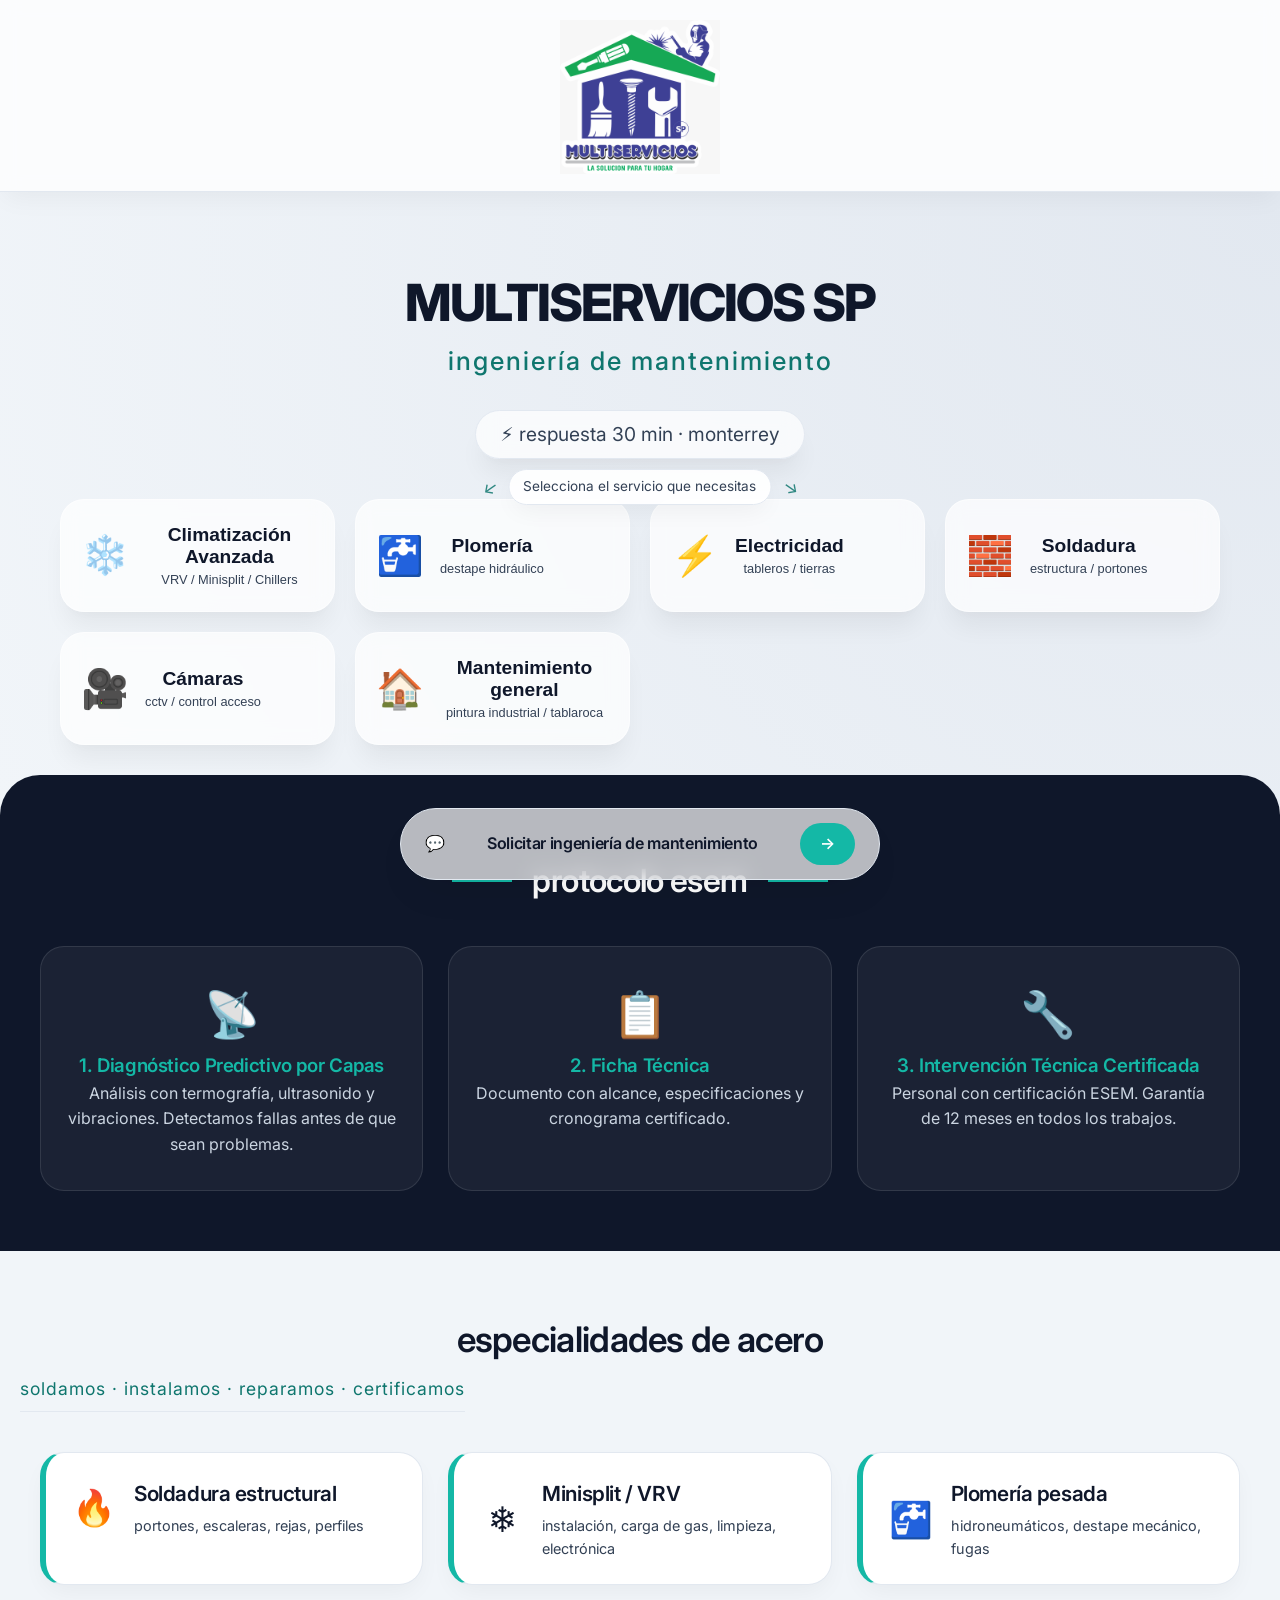
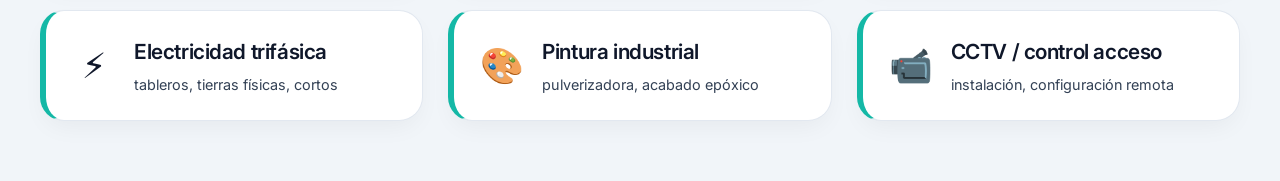
==== commit 5af3ff15: "fix: corrige flujo fetch/cors, endpoint API y robustez de cotizaciones/dashboard" ====
--- a/index.html
+++ b/index.html
@@ -212,7 +212,6 @@
     <span>→</span>
   </div>
 
-  <script src="assets/js/router.js"></script>
   <script src="assets/js/app.js"></script>
 </body>
 </html>
